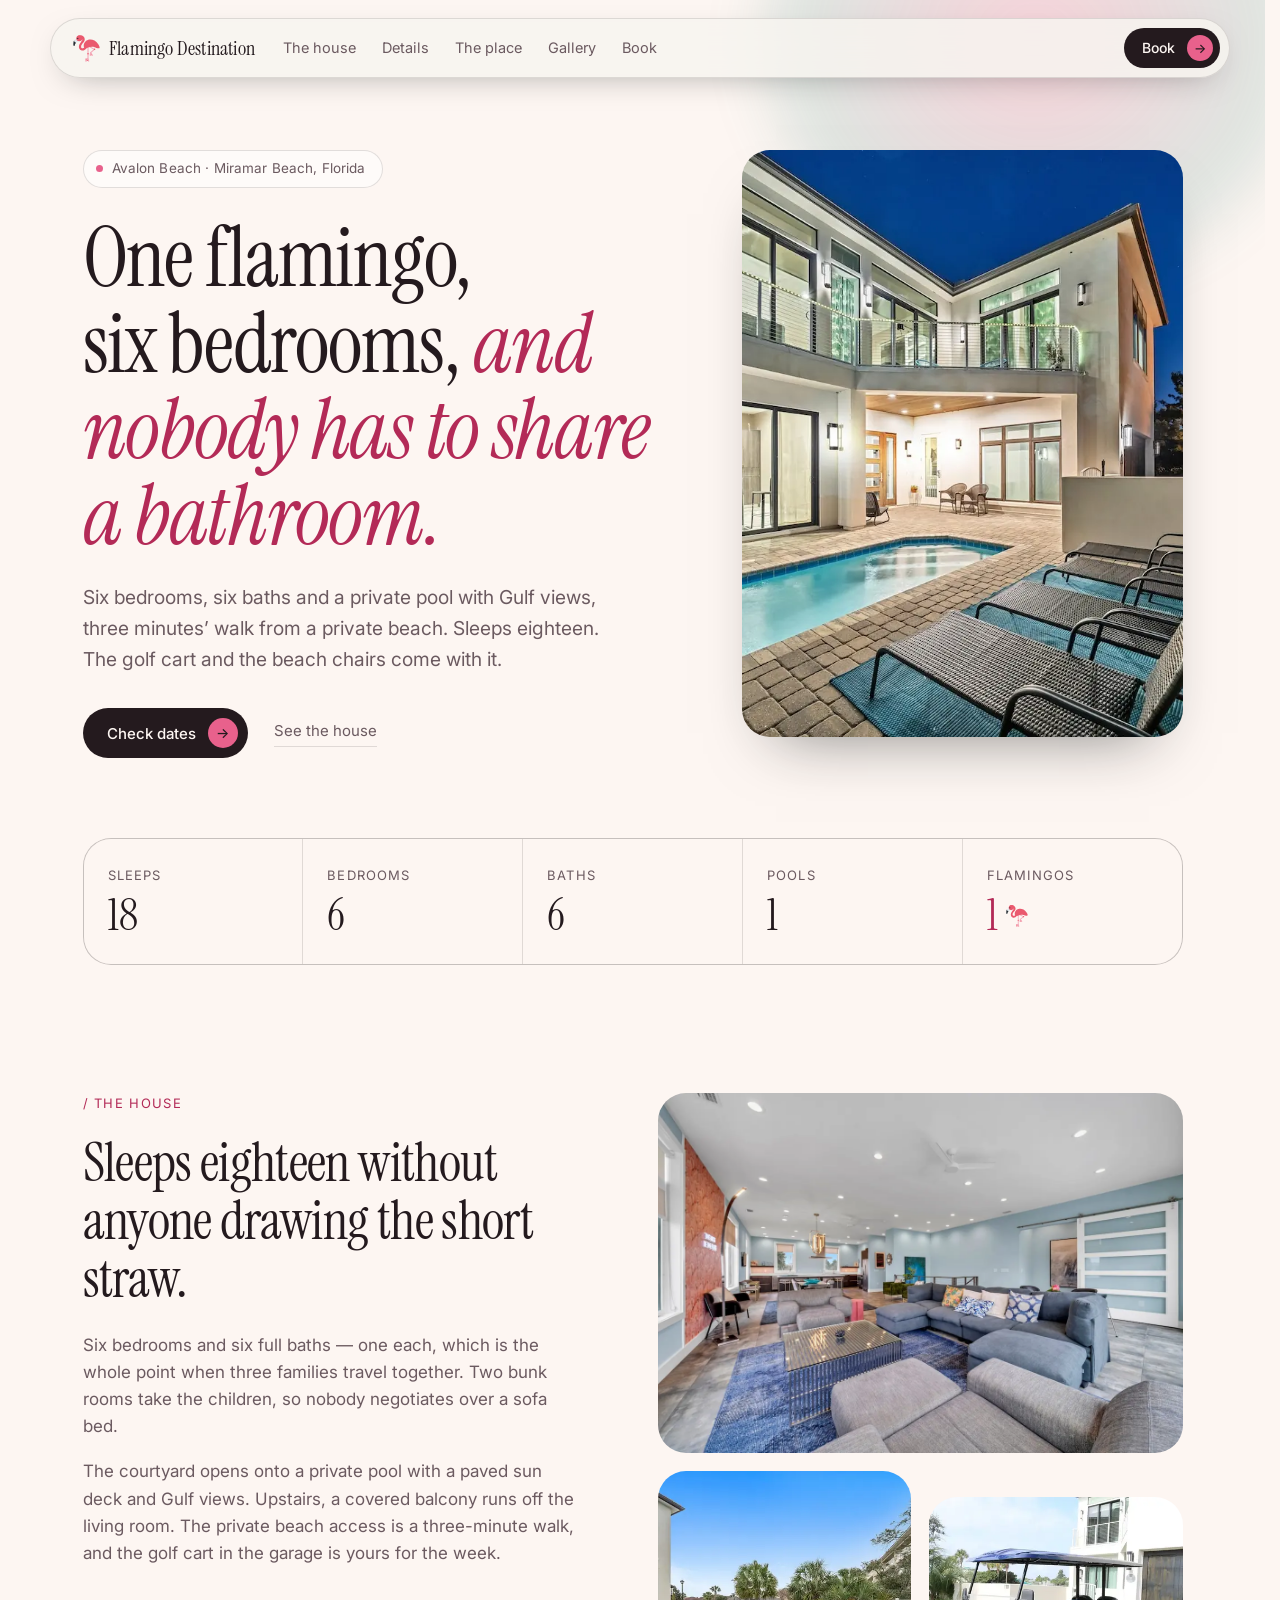
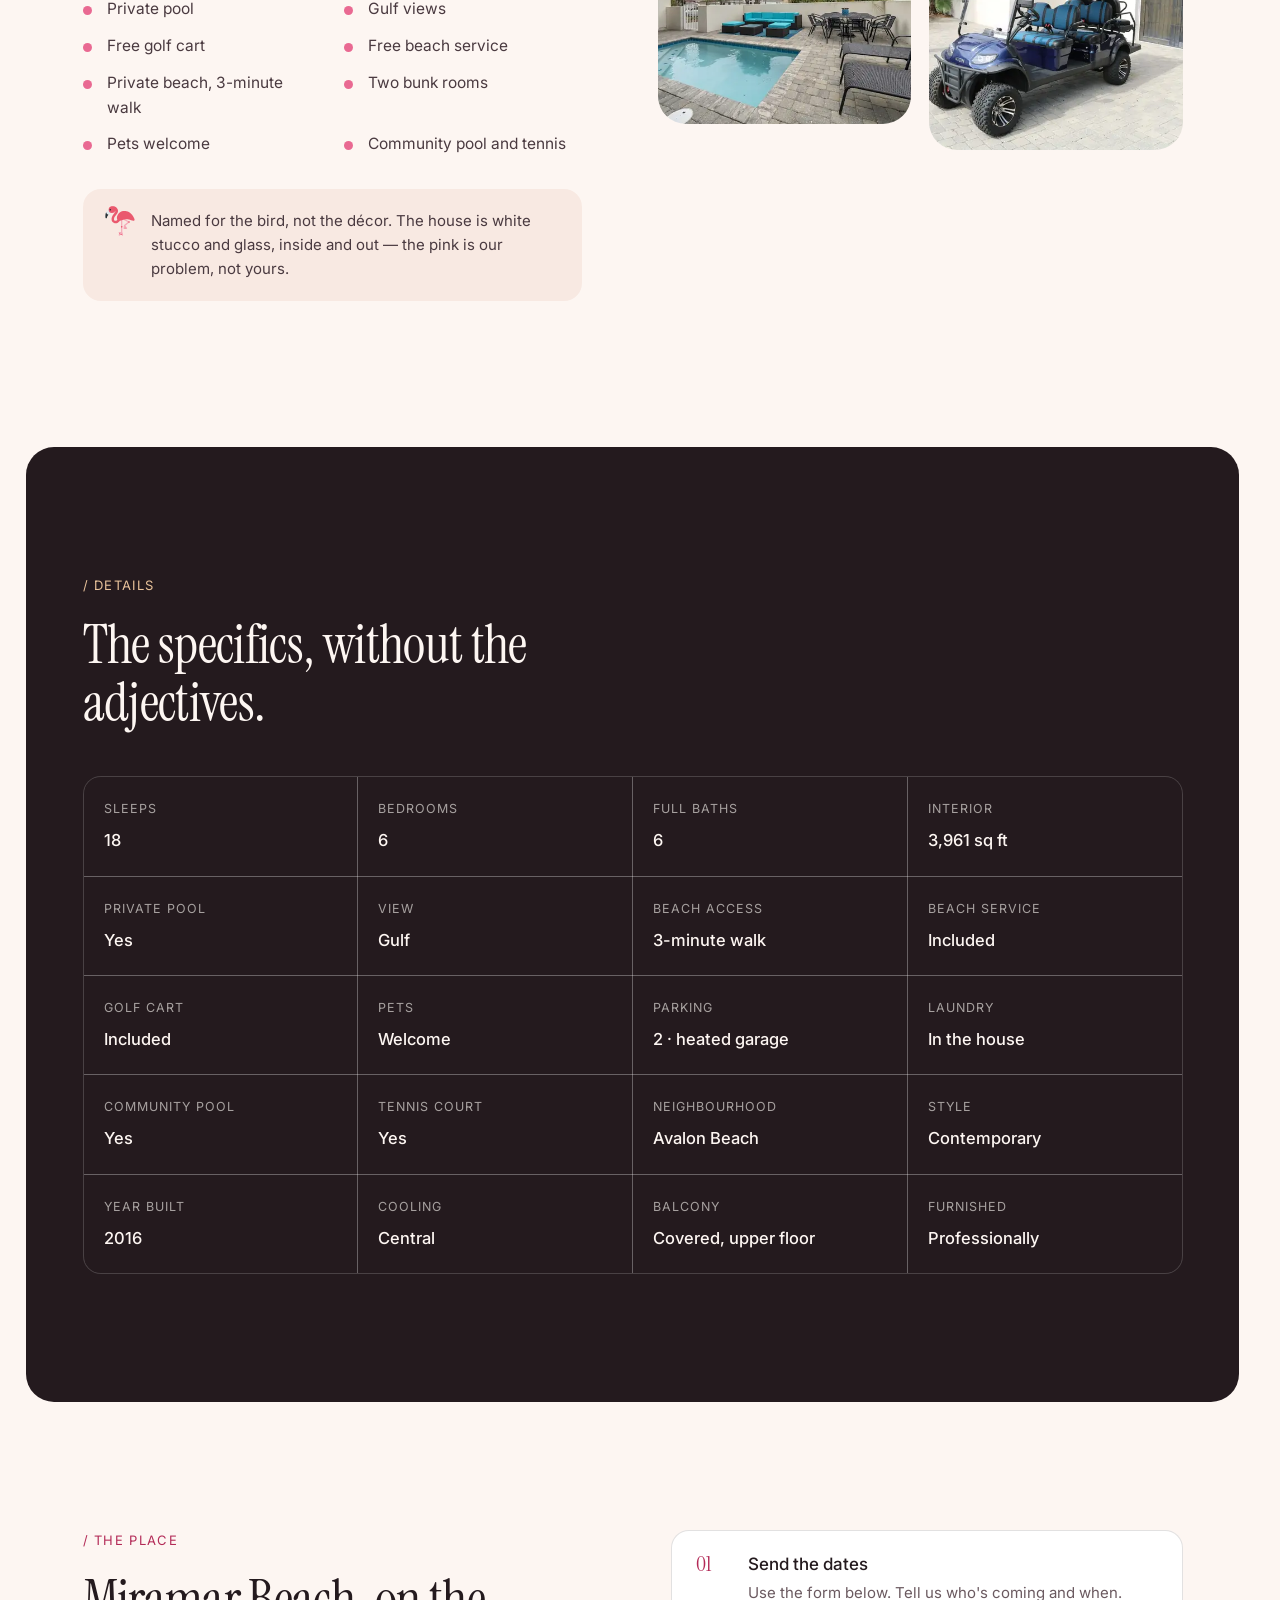
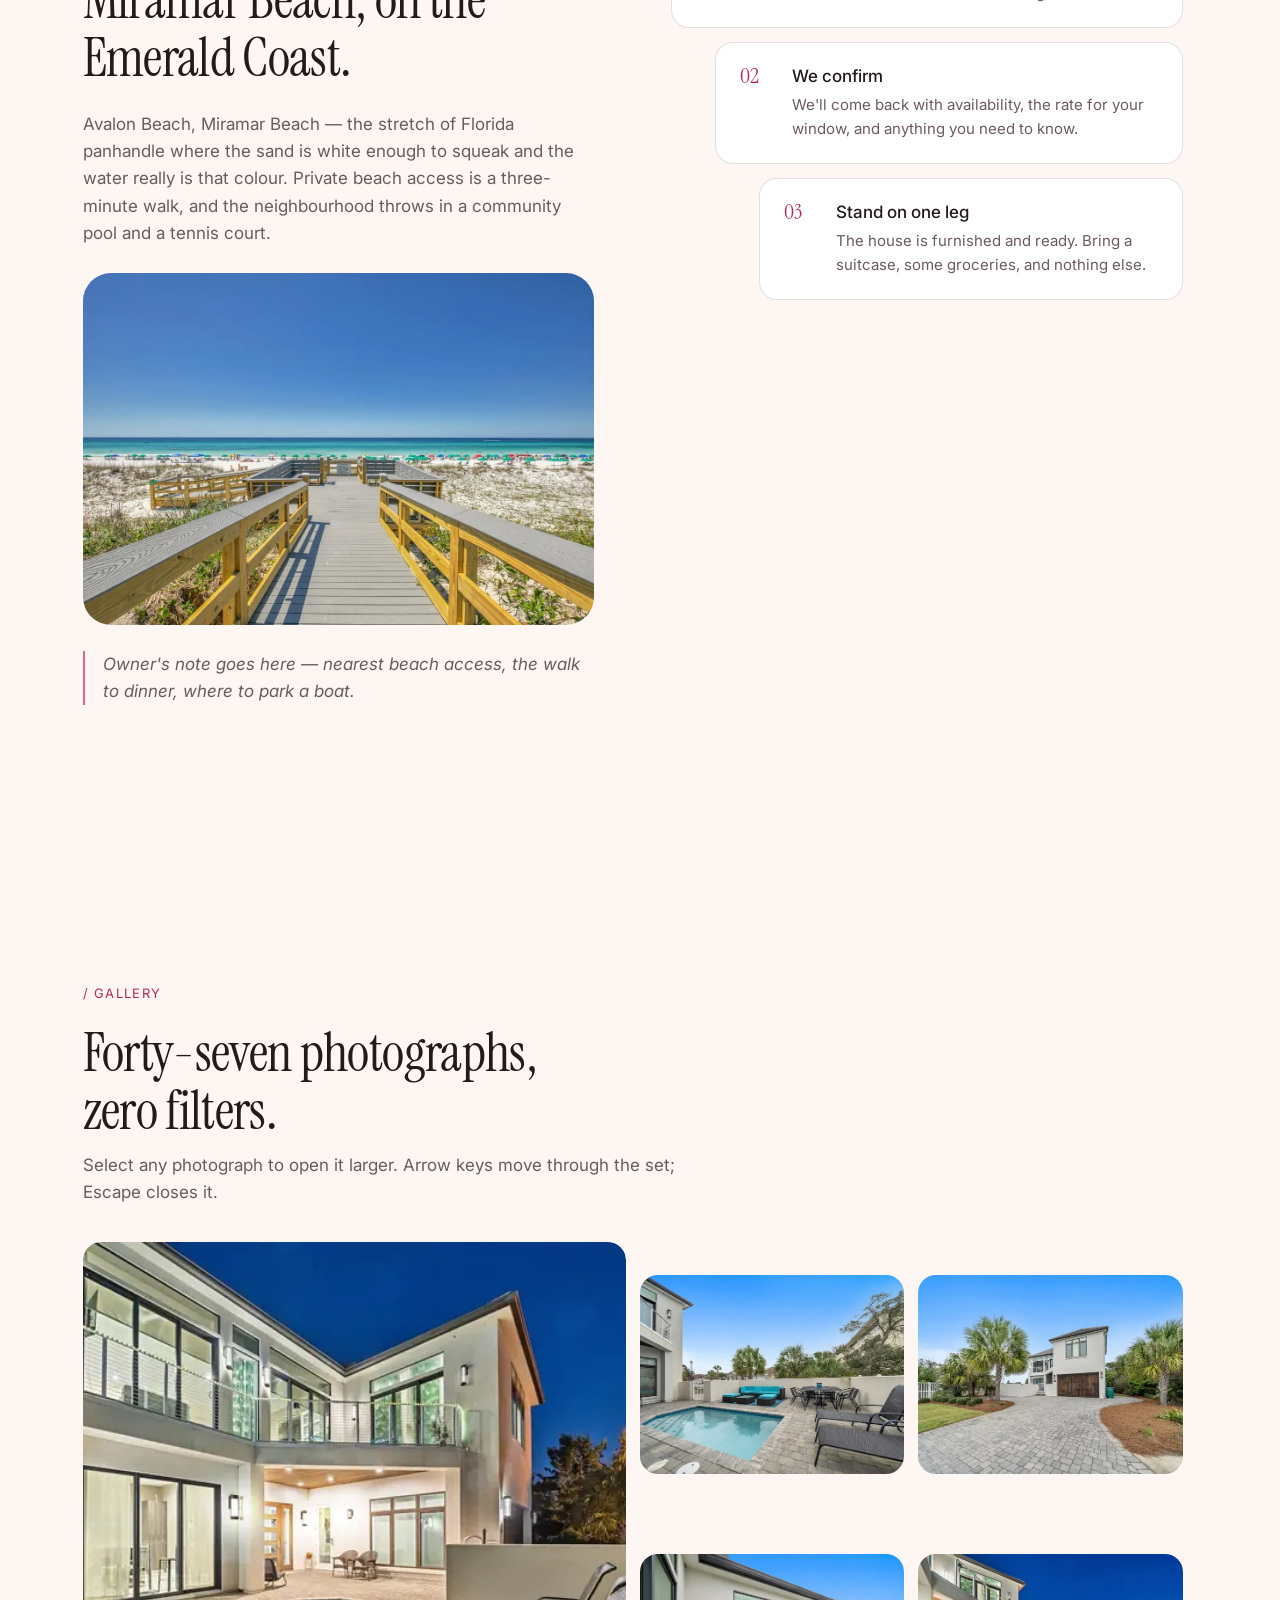
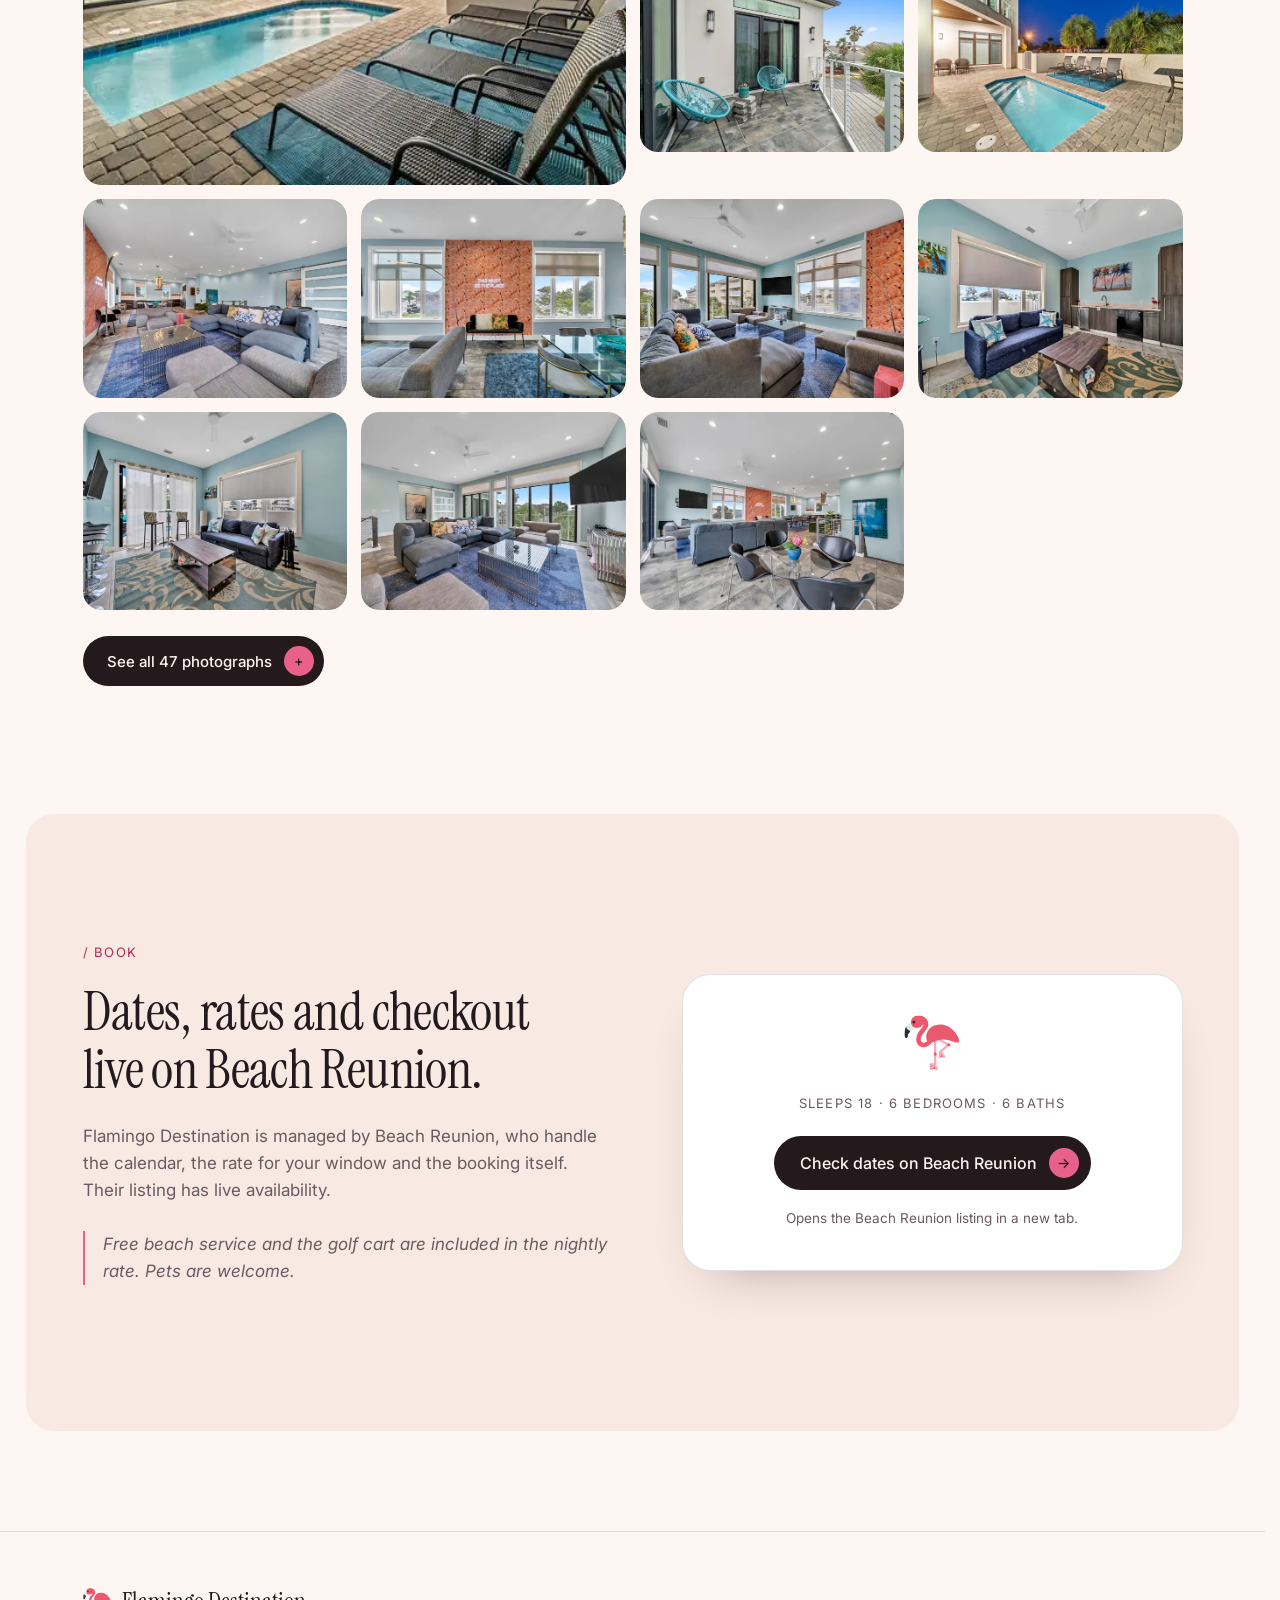
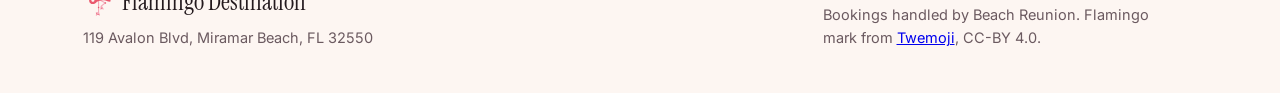
==== index.html @ 8f7d31a8 "Swap to current photos, book via Beach Reunion, smooth the reveal Photos   Replaced the 2020 sale ph" ====
<!DOCTYPE html>
<html lang="en">
<head>
<meta charset="utf-8">
<meta name="viewport" content="width=device-width, initial-scale=1">
<title>Flamingo Destination — Miramar Beach, Florida</title>
<meta name="description" content="Flamingo Destination — a six-bedroom, six-bath house with a private pool, a half mile from the Gulf in Avalon Beach, Miramar Beach, Florida. Sleeps a crowd. Ask about dates.">
<meta property="og:title" content="Flamingo Destination — Miramar Beach, Florida">
<meta property="og:description" content="Six bedrooms, six baths, one pool, one flamingo. A half mile from the Gulf.">
<meta property="og:image" content="assets/photos/full/exterior-pool-aerial.webp">
<meta name="theme-color" content="#fdf6f2">
<meta property="og:type" content="website">
<link rel="preconnect" href="https://fonts.googleapis.com">
<link rel="preconnect" href="https://fonts.gstatic.com" crossorigin>
<link href="https://fonts.googleapis.com/css2?family=Instrument+Serif:ital@0;1&family=Inter:wght@400;500;600&display=swap" rel="stylesheet">
<link rel="icon" href="data:image/svg+xml,%3Csvg xmlns='http://www.w3.org/2000/svg' viewBox='0 0 100 100'%3E%3Ctext y='.9em' font-size='90'%3E%F0%9F%A6%A9%3C/text%3E%3C/svg%3E">
<link rel="stylesheet" href="styles.css?v=3">
</head>
<body>
<a class="skip" href="#main">Skip to content</a>

<svg width="0" height="0" aria-hidden="true" focusable="false" style="position:absolute">
  <!-- Flamingo mark: Twemoji by X/Twitter, CC-BY 4.0 - github.com/jdecked/twemoji -->
  <symbol id="flamingo" viewBox="0 0 36 36"><path fill="#EA596E" d="M22.903 27.55c1.218-.812 2.232-.783 3.073-.058-.435-1.131-2.348-3.624-2.348-3.624l-.725 3.682z"/><path fill="#F4ABBA" d="M22.949 27.679c-.03 0-.06-.002-.091-.006-.401-.05-.686-.415-.637-.816l.426-3.448c.023-.188.117-.358.264-.478l4.448-3.624-7.108-3.833c-.356-.192-.488-.636-.296-.992.193-.356.636-.489.992-.297l8.072 4.353c.214.116.357.332.381.575.023.244-.077.482-.267.636l-5.07 4.13-.39 3.156c-.044.373-.36.644-.724.644z"/><path fill="#E1E8ED" d="M5.38 3.523L1.476 7.427C.5 8.403.5 11.331.5 13.283s1.952 1.952 1.952 0 3.904-4.88 6.832-5.856S5.38 3.523 5.38 3.523z"/><path fill="#292F33" d="M1.476 7.427C.5 8.403.5 11.331.5 13.283s1.952 1.952 1.952 0c0-.671.461-1.456 1.184-2.238 1.383-1.495-2.16-.69-2.16-3.618z"/><path fill="#EA596E" d="M16.598 31.913c.522.87.478 2.283.283 3.087.957-.457 2.435-2.827 2.435-2.827l-2.718-.26z"/><path fill="#EA596E" d="M17.366 35.203c.928-.616 2.595-.573 3.58-.138.986.435-.681-2.529-.681-2.529l-2.435 1.507-.464 1.16z"/><path fill="#F4ABBA" d="M25.877 27.679c-.236 0-.469-.114-.61-.326l-1.952-2.928c-.224-.336-.133-.791.203-1.015.337-.224.791-.133 1.015.203l1.952 2.928c.224.336.133.791-.203 1.015-.125.083-.266.123-.405.123zm-5.857 4.88h-2.928c-.404 0-.732-.328-.732-.732s.328-.732.732-.732h2.196V16.211c0-.404.328-.732.732-.732s.732.328.732.732v15.616c0 .404-.328.732-.732.732z"/><path fill="#F4ABBA" d="M20.996 35.487c-.307 0-.592-.193-.695-.5l-.601-1.804-2.09 2.09c-.286.286-.749.286-1.035 0-.286-.286-.286-.749 0-1.035l2.928-2.928c.18-.18.443-.252.685-.194.247.058.446.24.527.48l.976 2.928c.128.384-.08.798-.463.926-.077.025-.156.037-.232.037z"/><circle fill="#EA596E" cx="8.308" cy="4.499" r="3.904"/><path fill="#EA596E" d="M12.579 20.716c-.573 0-1.14-.098-1.688-.3-2.025-.748-3.217-2.756-3.036-5.115.223-2.908 1.853-4.853 3.164-6.415 1.175-1.402 1.833-2.241 1.696-3.203-.163-1.143-.848-1.673-1.393-1.917-1.068-.477-2.506-.286-3.666.488L6.032 1.817C8.039.479 10.524.201 12.517 1.092c1.697.759 2.826 2.281 3.096 4.176.329 2.303-1.034 3.928-2.351 5.499-1.201 1.433-2.337 2.786-2.488 4.758-.081 1.051.342 1.852 1.131 2.144.858.315 2.341.04 3.68-1.792l2.364 1.727c-1.461 1.997-3.442 3.112-5.37 3.112z"/><path fill="#EA596E" d="M15.14 17.187c-2.166-3.248 0-7.808 2.928-9.76s10.736-2.928 15.616 4.88c5.401 8.641-2.763 4.433-4.88 3.904-7.808-1.952-11.712 3.904-13.664.976z"/><circle fill="#292F33" cx="6.356" cy="4.499" r=".976"/><path fill="#EA596E" d="M9.284 6.451c1.952-.976 4.255-.997 1.327 2.907-1.171 1.562 5.282-4.671 1.957-8.175-.536-.565-4.407-1.087-5.943-.174-.982.584 2.659 5.442 2.659 5.442z"/><circle fill="#EA596E" cx="28.804" cy="19.139" r=".976"/><circle fill="#EA596E" cx="20.02" cy="24.995" r=".976"/></symbol>
</svg>

<header class="nav-wrap">
  <nav class="nav" aria-label="Primary">
    <a class="nav-mark" href="#top">
      <svg class="bird" viewBox="0 0 36 36" aria-hidden="true"><use href="#flamingo"/></svg>
      <span>Flamingo Destination</span>
    </a>
    <ul class="nav-links">
      <li><a href="#house">The house</a></li>
      <li><a href="#details">Details</a></li>
      <li><a href="#place">The place</a></li>
      <li><a href="#gallery">Gallery</a></li>
      <li><a href="#book">Book</a></li>
    </ul>
    <a class="pill-cta pill-cta--sm" href="#book">
      Book <span class="chip" aria-hidden="true">→</span>
    </a>
  </nav>
</header>

<main id="main">
  <span id="top"></span>

  <!-- ── HERO ─────────────────────────────────────────────── -->
  <section class="hero">
    <div class="hero-glow" aria-hidden="true"></div>
    <div class="wrap hero-grid">
      <div class="hero-copy">
        <p class="badge"><span class="dot" aria-hidden="true"></span> Avalon Beach · Miramar Beach, Florida</p>
        <h1>One flamingo, six&nbsp;bedrooms, <em>and nobody has to share a&nbsp;bathroom.</em></h1>
        <p class="lede">Six bedrooms, six baths and a private pool with Gulf views, three minutes’ walk from a private beach. Sleeps eighteen. The golf cart and the beach chairs come with it.</p>
        <div class="hero-actions">
          <a class="pill-cta" href="#book">Check dates <span class="chip" aria-hidden="true">→</span></a>
          <a class="ghost-link" href="#house">See the house</a>
        </div>
      </div>

      <div class="hero-media">
        <img class="hero-img" src="assets/photos/full/pool-house-dusk.webp"
             alt="The private pool lit at dusk, loungers on the paved courtyard and the house glowing behind it."
             width="1200" height="800" fetchpriority="high" decoding="async">
      </div>
    </div>

    <div class="wrap">
      <dl class="stat-strip">
        <div class="stat"><dt>Sleeps</dt><dd data-count="18">18</dd></div>
        <div class="stat"><dt>Bedrooms</dt><dd data-count="6">6</dd></div>
        <div class="stat"><dt>Baths</dt><dd data-count="6">6</dd></div>
        <div class="stat"><dt>Pools</dt><dd data-count="1">1</dd></div>
        <div class="stat stat--pink"><dt>Flamingos</dt><dd>1<svg class="bird bird--stat" viewBox="0 0 36 36" aria-hidden="true"><use href="#flamingo"/></svg></dd></div>
      </dl>
    </div>
  </section>

  <!-- ── THE HOUSE ────────────────────────────────────────── -->
  <section id="house" class="section">
    <div class="wrap house-grid">
      <div class="house-copy">
        <p class="eyebrow">/ The house</p>
        <h2>Sleeps eighteen without anyone drawing the short straw.</h2>
        <p>Six bedrooms and six full baths — one each, which is the whole point when three families travel together. Two bunk rooms take the children, so nobody negotiates over a sofa bed.</p>
        <p>The courtyard opens onto a private pool with a paved sun deck and Gulf views. Upstairs, a covered balcony runs off the living room. The private beach access is a three-minute walk, and the golf cart in the garage is yours for the week.</p>
        <ul class="tick-list">
          <li>Private pool</li>
          <li>Gulf views</li>
          <li>Free golf cart</li>
          <li>Free beach service</li>
          <li>Private beach, 3-minute walk</li>
          <li>Two bunk rooms</li>
          <li>Pets welcome</li>
          <li>Community pool and tennis</li>
        </ul>
        <p class="aside"><svg class="bird bird--aside" viewBox="0 0 36 36" aria-hidden="true"><use href="#flamingo"/></svg>
          <span>Named for the bird, not the décor. The house is white stucco and glass, inside and out — the pink is our problem, not yours.</span></p>
      </div>
      <div class="house-media">
        <img class="ph ph--wide" src="assets/photos/full/living-open.webp" width="1200" height="800" loading="lazy" decoding="async"
             alt="Open-plan living room with sectional sofas, a patterned rug and sliding doors onto the balcony.">
        <img class="ph ph--square" src="assets/photos/thumb/pool-deck-day.webp" width="680" height="453" loading="lazy" decoding="async"
             alt="The private pool in daylight, loungers along the paved courtyard.">
        <img class="ph ph--square" src="assets/photos/thumb/golf-cart.webp" width="680" height="453" loading="lazy" decoding="async"
             alt="The six-seat golf cart that comes with the house, parked on the drive.">
      </div>
    </div>
  </section>

  <!-- ── DETAILS ──────────────────────────────────────────── -->
  <section id="details" class="section section--ink">
    <div class="wrap">
      <p class="eyebrow eyebrow--light">/ Details</p>
      <h2 class="h2-light">The specifics, without the adjectives.</h2>
      <div class="spec-grid">
        <div class="spec"><span>Sleeps</span><strong>18</strong></div>
        <div class="spec"><span>Bedrooms</span><strong>6</strong></div>
        <div class="spec"><span>Full baths</span><strong>6</strong></div>
        <div class="spec"><span>Interior</span><strong>3,961 sq ft</strong></div>
        <div class="spec"><span>Private pool</span><strong>Yes</strong></div>
        <div class="spec"><span>View</span><strong>Gulf</strong></div>
        <div class="spec"><span>Beach access</span><strong>3-minute walk</strong></div>
        <div class="spec"><span>Beach service</span><strong>Included</strong></div>
        <div class="spec"><span>Golf cart</span><strong>Included</strong></div>
        <div class="spec"><span>Pets</span><strong>Welcome</strong></div>
        <div class="spec"><span>Parking</span><strong>2 · heated garage</strong></div>
        <div class="spec"><span>Laundry</span><strong>In the house</strong></div>
        <div class="spec"><span>Community pool</span><strong>Yes</strong></div>
        <div class="spec"><span>Tennis court</span><strong>Yes</strong></div>
        <div class="spec"><span>Neighbourhood</span><strong>Avalon Beach</strong></div>
        <div class="spec"><span>Style</span><strong>Contemporary</strong></div>
        <div class="spec"><span>Year built</span><strong>2016</strong></div>
        <div class="spec"><span>Cooling</span><strong>Central</strong></div>
        <div class="spec"><span>Balcony</span><strong>Covered, upper floor</strong></div>
        <div class="spec"><span>Furnished</span><strong>Professionally</strong></div>
      </div>
    </div>
  </section>

  <!-- ── THE PLACE ────────────────────────────────────────── -->
  <section id="place" class="section">
    <div class="wrap place-grid">
      <div>
        <p class="eyebrow">/ The place</p>
        <h2>Miramar Beach, on the Emerald Coast.</h2>
        <p>Avalon Beach, Miramar Beach — the stretch of Florida panhandle where the sand is white enough to squeak and the water really is that colour. Private beach access is a three-minute walk, and the neighbourhood throws in a community pool and a tennis court.</p>
        <img class="ph ph--wide" src="assets/photos/full/beach-boardwalk.webp" width="1200" height="800" loading="lazy" decoding="async"
             alt="The private boardwalk over the dunes down to the white sand and the Gulf.">
        <p class="note">Owner's note goes here — nearest beach access, the walk to dinner, where to park a boat.</p>
      </div>
      <div class="steps">
        <ol>
          <li><span class="num">01</span><div><h3>Send the dates</h3><p>Use the form below. Tell us who's coming and when.</p></div></li>
          <li><span class="num">02</span><div><h3>We confirm</h3><p>We'll come back with availability, the rate for your window, and anything you need to know.</p></div></li>
          <li><span class="num">03</span><div><h3>Stand on one leg</h3><p>The house is furnished and ready. Bring a suitcase, some groceries, and nothing else.</p></div></li>
        </ol>
      </div>
    </div>
  </section>

  <!-- ── GALLERY ──────────────────────────────────────────── -->
  <section id="gallery" class="section">
    <div class="wrap">
      <p class="eyebrow">/ Gallery</p>
      <h2 class="gallery-head">Forty-seven photographs, zero filters.</h2>
      <p class="gallery-note">Select any photograph to open it larger. Arrow keys move through the set; Escape closes it.</p>
      <div class="gallery">
          <button class="shot" type="button" data-i="0" aria-label="Open photo 1 of 47: The private pool lit at dusk with the house behind it.">
            <img src="assets/photos/thumb/pool-house-dusk.webp" alt="The private pool lit at dusk with the house behind it." width="680" height="453" loading="lazy" decoding="async">
          </button>
          <button class="shot" type="button" data-i="1" aria-label="Open photo 2 of 47: The pool and paved sun deck in daylight, lined with loungers.">
            <img src="assets/photos/thumb/pool-deck-day.webp" alt="The pool and paved sun deck in daylight, lined with loungers." width="680" height="453" loading="lazy" decoding="async">
          </button>
          <button class="shot" type="button" data-i="2" aria-label="Open photo 3 of 47: The front of the house from the paver drive, framed by palms.">
            <img src="assets/photos/thumb/exterior-front.webp" alt="The front of the house from the paver drive, framed by palms." width="680" height="453" loading="lazy" decoding="async">
          </button>
          <button class="shot" type="button" data-i="3" aria-label="Open photo 4 of 47: The upper balcony with cable railing and two turquoise chairs.">
            <img src="assets/photos/thumb/balcony-chairs.webp" alt="The upper balcony with cable railing and two turquoise chairs." width="680" height="453" loading="lazy" decoding="async">
          </button>
          <button class="shot" type="button" data-i="4" aria-label="Open photo 5 of 47: Loungers beside the lit pool as the sky goes blue.">
            <img src="assets/photos/thumb/pool-dusk.webp" alt="Loungers beside the lit pool as the sky goes blue." width="680" height="453" loading="lazy" decoding="async">
          </button>
          <button class="shot" type="button" data-i="5" aria-label="Open photo 6 of 47: Open-plan living room with sectional sofas and a patterned rug.">
            <img src="assets/photos/thumb/living-open.webp" alt="Open-plan living room with sectional sofas and a patterned rug." width="680" height="453" loading="lazy" decoding="async">
          </button>
          <button class="shot" type="button" data-i="6" aria-label="Open photo 7 of 47: Living area with a brick feature wall and wall-mounted television.">
            <img src="assets/photos/thumb/living-fireplace.webp" alt="Living area with a brick feature wall and wall-mounted television." width="680" height="453" loading="lazy" decoding="async">
          </button>
          <button class="shot" type="button" data-i="7" aria-label="Open photo 8 of 47: Sitting area against the brick wall, open to the kitchen.">
            <img src="assets/photos/thumb/living-brick.webp" alt="Sitting area against the brick wall, open to the kitchen." width="680" height="453" loading="lazy" decoding="async">
          </button>
          <button class="shot" type="button" data-i="8" aria-label="Open photo 9 of 47: Second living space with a blue sofa and coastal art.">
            <img src="assets/photos/thumb/living-blue.webp" alt="Second living space with a blue sofa and coastal art." width="680" height="453" loading="lazy" decoding="async">
          </button>
          <button class="shot" type="button" data-i="9" aria-label="Open photo 10 of 47: Living room looking out through sliding doors to the balcony.">
            <img src="assets/photos/thumb/living-balcony.webp" alt="Living room looking out through sliding doors to the balcony." width="680" height="453" loading="lazy" decoding="async">
          </button>
          <button class="shot" type="button" data-i="10" aria-label="Open photo 11 of 47: Lounge seating with the view out over the neighbourhood.">
            <img src="assets/photos/thumb/living-view.webp" alt="Lounge seating with the view out over the neighbourhood." width="680" height="453" loading="lazy" decoding="async">
          </button>
          <button class="shot" type="button" data-i="11" aria-label="Open photo 12 of 47: Living space with orange accents and a glass table.">
            <img src="assets/photos/thumb/living-orange.webp" alt="Living space with orange accents and a glass table." width="680" height="453" loading="lazy" decoding="async">
          </button>
          <button class="shot" data-extra type="button" data-i="12" aria-label="Open photo 13 of 47: The open living and kitchen space seen from the stairs.">
            <img src="assets/photos/thumb/living-overview.webp" alt="The open living and kitchen space seen from the stairs." width="680" height="453" loading="lazy" decoding="async">
          </button>
          <button class="shot" data-extra type="button" data-i="13" aria-label="Open photo 14 of 47: Kitchen island with bar stools and a stainless extractor hood.">
            <img src="assets/photos/thumb/kitchen-island.webp" alt="Kitchen island with bar stools and a stainless extractor hood." width="680" height="453" loading="lazy" decoding="async">
          </button>
          <button class="shot" data-extra type="button" data-i="14" aria-label="Open photo 15 of 47: The long kitchen run with sink, counter and window.">
            <img src="assets/photos/thumb/kitchen-long.webp" alt="The long kitchen run with sink, counter and window." width="680" height="453" loading="lazy" decoding="async">
          </button>
          <button class="shot" data-extra type="button" data-i="15" aria-label="Open photo 16 of 47: Kitchen with white counters, island seating and a television.">
            <img src="assets/photos/thumb/kitchen-white.webp" alt="Kitchen with white counters, island seating and a television." width="680" height="453" loading="lazy" decoding="async">
          </button>
          <button class="shot" data-extra type="button" data-i="16" aria-label="Open photo 17 of 47: Kitchen opening onto the dining area.">
            <img src="assets/photos/thumb/kitchen-dining.webp" alt="Kitchen opening onto the dining area." width="680" height="453" loading="lazy" decoding="async">
          </button>
          <button class="shot" data-extra type="button" data-i="17" aria-label="Open photo 18 of 47: Dining table for ten against the brick wall.">
            <img src="assets/photos/thumb/dining-brick.webp" alt="Dining table for ten against the brick wall." width="680" height="453" loading="lazy" decoding="async">
          </button>
          <button class="shot" data-extra type="button" data-i="18" aria-label="Open photo 19 of 47: A quiet sitting nook with two chairs and a balcony door.">
            <img src="assets/photos/thumb/sitting-nook.webp" alt="A quiet sitting nook with two chairs and a balcony door." width="680" height="453" loading="lazy" decoding="async">
          </button>
          <button class="shot" data-extra type="button" data-i="19" aria-label="Open photo 20 of 47: Bedroom with green palm-print curtains and a wall-mounted television.">
            <img src="assets/photos/thumb/bedroom-palm-01.webp" alt="Bedroom with green palm-print curtains and a wall-mounted television." width="680" height="453" loading="lazy" decoding="async">
          </button>
          <button class="shot" data-extra type="button" data-i="20" aria-label="Open photo 21 of 47: Second bedroom with palm-print curtains and a bright window.">
            <img src="assets/photos/thumb/bedroom-palm-02.webp" alt="Second bedroom with palm-print curtains and a bright window." width="680" height="453" loading="lazy" decoding="async">
          </button>
          <button class="shot" data-extra type="button" data-i="21" aria-label="Open photo 22 of 47: Bedroom with two teal accent chairs by the window.">
            <img src="assets/photos/thumb/bedroom-teal.webp" alt="Bedroom with two teal accent chairs by the window." width="680" height="453" loading="lazy" decoding="async">
          </button>
          <button class="shot" data-extra type="button" data-i="22" aria-label="Open photo 23 of 47: Bedroom with a light blue wall, patterned pillows and a television.">
            <img src="assets/photos/thumb/bedroom-01.webp" alt="Bedroom with a light blue wall, patterned pillows and a television." width="680" height="453" loading="lazy" decoding="async">
          </button>
          <button class="shot" data-extra type="button" data-i="23" aria-label="Open photo 24 of 47: Bedroom with neutral tones, artwork and a bright window.">
            <img src="assets/photos/thumb/bedroom-02.webp" alt="Bedroom with neutral tones, artwork and a bright window." width="680" height="453" loading="lazy" decoding="async">
          </button>
          <button class="shot" data-extra type="button" data-i="24" aria-label="Open photo 25 of 47: Bedroom with a yellow throw and a reading chair.">
            <img src="assets/photos/thumb/bedroom-03.webp" alt="Bedroom with a yellow throw and a reading chair." width="680" height="453" loading="lazy" decoding="async">
          </button>
          <button class="shot" data-extra type="button" data-i="25" aria-label="Open photo 26 of 47: Bedroom in blues with coastal artwork above the bed.">
            <img src="assets/photos/thumb/bedroom-04.webp" alt="Bedroom in blues with coastal artwork above the bed." width="680" height="453" loading="lazy" decoding="async">
          </button>
          <button class="shot" data-extra type="button" data-i="26" aria-label="Open photo 27 of 47: Bedroom with an armchair and a framed print.">
            <img src="assets/photos/thumb/bedroom-05.webp" alt="Bedroom with an armchair and a framed print." width="680" height="453" loading="lazy" decoding="async">
          </button>
          <button class="shot" data-extra type="button" data-i="27" aria-label="Open photo 28 of 47: Bedroom with a wooden bed frame and bedside lamps.">
            <img src="assets/photos/thumb/bedroom-06.webp" alt="Bedroom with a wooden bed frame and bedside lamps." width="680" height="453" loading="lazy" decoding="async">
          </button>
          <button class="shot" data-extra type="button" data-i="28" aria-label="Open photo 29 of 47: Bedroom with a television, blinds and a made bed.">
            <img src="assets/photos/thumb/bedroom-07.webp" alt="Bedroom with a television, blinds and a made bed." width="680" height="453" loading="lazy" decoding="async">
          </button>
          <button class="shot" data-extra type="button" data-i="29" aria-label="Open photo 30 of 47: Bunk room with built-in bunks and a television.">
            <img src="assets/photos/thumb/bunk-room-01.webp" alt="Bunk room with built-in bunks and a television." width="680" height="453" loading="lazy" decoding="async">
          </button>
          <button class="shot" data-extra type="button" data-i="30" aria-label="Open photo 31 of 47: Second bunk room with a ladder and painted artwork.">
            <img src="assets/photos/thumb/bunk-room-02.webp" alt="Second bunk room with a ladder and painted artwork." width="680" height="453" loading="lazy" decoding="async">
          </button>
          <button class="shot" data-extra type="button" data-i="31" aria-label="Open photo 32 of 47: The primary bathroom with dark cabinetry and a large walk-in shower.">
            <img src="assets/photos/thumb/bath-primary.webp" alt="The primary bathroom with dark cabinetry and a large walk-in shower." width="680" height="453" loading="lazy" decoding="async">
          </button>
          <button class="shot" data-extra type="button" data-i="32" aria-label="Open photo 33 of 47: Bathroom with a glass walk-in shower and pebble-tiled floor.">
            <img src="assets/photos/thumb/bath-01.webp" alt="Bathroom with a glass walk-in shower and pebble-tiled floor." width="680" height="453" loading="lazy" decoding="async">
          </button>
          <button class="shot" data-extra type="button" data-i="33" aria-label="Open photo 34 of 47: Bathroom with a double vanity and a wide mirror.">
            <img src="assets/photos/thumb/bath-02.webp" alt="Bathroom with a double vanity and a wide mirror." width="680" height="453" loading="lazy" decoding="async">
          </button>
          <button class="shot" data-extra type="button" data-i="34" aria-label="Open photo 35 of 47: Bathroom with a walk-in shower and single vanity.">
            <img src="assets/photos/thumb/bath-03.webp" alt="Bathroom with a walk-in shower and single vanity." width="680" height="453" loading="lazy" decoding="async">
          </button>
          <button class="shot" data-extra type="button" data-i="35" aria-label="Open photo 36 of 47: Bathroom with a bath, shower screen and vanity.">
            <img src="assets/photos/thumb/bath-04.webp" alt="Bathroom with a bath, shower screen and vanity." width="680" height="453" loading="lazy" decoding="async">
          </button>
          <button class="shot" data-extra type="button" data-i="36" aria-label="Open photo 37 of 47: Bathroom with a glass shower and stone-tiled floor.">
            <img src="assets/photos/thumb/bath-05.webp" alt="Bathroom with a glass shower and stone-tiled floor." width="680" height="453" loading="lazy" decoding="async">
          </button>
          <button class="shot" data-extra type="button" data-i="37" aria-label="Open photo 38 of 47: Bathroom with a shower and pebble-tiled base.">
            <img src="assets/photos/thumb/bath-06.webp" alt="Bathroom with a shower and pebble-tiled base." width="680" height="453" loading="lazy" decoding="async">
          </button>
          <button class="shot" data-extra type="button" data-i="38" aria-label="Open photo 39 of 47: Laundry room with washer, dryer and an ironing board.">
            <img src="assets/photos/thumb/laundry.webp" alt="Laundry room with washer, dryer and an ironing board." width="680" height="453" loading="lazy" decoding="async">
          </button>
          <button class="shot" data-extra type="button" data-i="39" aria-label="Open photo 40 of 47: The six-seat golf cart included with the house.">
            <img src="assets/photos/thumb/golf-cart.webp" alt="The six-seat golf cart included with the house." width="680" height="453" loading="lazy" decoding="async">
          </button>
          <button class="shot" data-extra type="button" data-i="40" aria-label="Open photo 41 of 47: The lawn and planted path at the back of the house.">
            <img src="assets/photos/thumb/lawn-path.webp" alt="The lawn and planted path at the back of the house." width="680" height="453" loading="lazy" decoding="async">
          </button>
          <button class="shot" data-extra type="button" data-i="41" aria-label="Open photo 42 of 47: The private boardwalk over the dunes to the sand.">
            <img src="assets/photos/thumb/beach-boardwalk.webp" alt="The private boardwalk over the dunes to the sand." width="680" height="453" loading="lazy" decoding="async">
          </button>
          <button class="shot" data-extra type="button" data-i="42" aria-label="Open photo 43 of 47: White sand and rows of blue beach umbrellas on the Gulf.">
            <img src="assets/photos/thumb/beach-umbrellas.webp" alt="White sand and rows of blue beach umbrellas on the Gulf." width="680" height="453" loading="lazy" decoding="async">
          </button>
          <button class="shot" data-extra type="button" data-i="43" aria-label="Open photo 44 of 47: The Avalon Beach community pool.">
            <img src="assets/photos/thumb/community-pool-01.webp" alt="The Avalon Beach community pool." width="680" height="453" loading="lazy" decoding="async">
          </button>
          <button class="shot" data-extra type="button" data-i="44" aria-label="Open photo 45 of 47: The community pool from the far end, edged with palms.">
            <img src="assets/photos/thumb/community-pool-02.webp" alt="The community pool from the far end, edged with palms." width="680" height="453" loading="lazy" decoding="async">
          </button>
          <button class="shot" data-extra type="button" data-i="45" aria-label="Open photo 46 of 47: The community tennis and pickleball court.">
            <img src="assets/photos/thumb/tennis-court.webp" alt="The community tennis and pickleball court." width="680" height="453" loading="lazy" decoding="async">
          </button>
          <button class="shot" data-extra type="button" data-i="46" aria-label="Open photo 47 of 47: The Avalon Beach neighbourhood entrance sign.">
            <img src="assets/photos/thumb/avalon-sign.webp" alt="The Avalon Beach neighbourhood entrance sign." width="680" height="453" loading="lazy" decoding="async">
          </button>
      </div>
      <button class="pill-cta pill-cta--more" type="button" id="show-all">
        See all 47 photographs <span class="chip" aria-hidden="true">+</span>
      </button>
    </div>
  </section>

  <div class="lightbox" id="lightbox" role="dialog" aria-modal="true" aria-label="Photograph viewer" hidden>
    <button class="lb-close" type="button" aria-label="Close viewer">&times;</button>
    <button class="lb-prev"  type="button" aria-label="Previous photograph">&#8592;</button>
    <figure class="lb-stage">
      <img id="lb-img" src="" alt="">
      <figcaption id="lb-cap"></figcaption>
    </figure>
    <button class="lb-next"  type="button" aria-label="Next photograph">&#8594;</button>
  </div>

  <!-- ── INQUIRE ──────────────────────────────────────────── -->
  <section id="book" class="section section--form">
    <div class="wrap book-grid">
      <div>
        <p class="eyebrow">/ Book</p>
        <h2>Dates, rates and checkout live on Beach&nbsp;Reunion.</h2>
        <p>Flamingo Destination is managed by Beach Reunion, who handle the calendar, the rate for your window and the booking itself. Their listing has live availability.</p>
        <p class="book-note">Free beach service and the golf cart are included in the nightly rate. Pets are welcome.</p>
      </div>

      <div class="book-card">
        <svg class="bird bird--book" viewBox="0 0 36 36" aria-hidden="true"><use href="#flamingo"/></svg>
        <p class="book-kicker">Sleeps 18 · 6 bedrooms · 6 baths</p>
        <a class="pill-cta pill-cta--book" href="https://www.beachreunion.com/en/properties/68d44c7cdf3a0d00115b0cb9?minOccupancy=1&amp;adults=1" target="_blank" rel="noopener">
          Check dates on Beach Reunion <span class="chip" aria-hidden="true">→</span>
        </a>
        <p class="book-fine">Opens the Beach Reunion listing in a new tab.</p>
      </div>
    </div>
  </section>
</main>

<footer class="footer">
  <div class="wrap footer-grid">
    <div>
      <p class="footer-mark"><svg class="bird bird--foot" viewBox="0 0 36 36" aria-hidden="true"><use href="#flamingo"/></svg> Flamingo Destination</p>
      <p class="footer-addr">119 Avalon Blvd, Miramar Beach, FL 32550</p>
    </div>
    <p class="footer-note">Bookings handled by Beach Reunion. Flamingo mark from <a href="https://github.com/jdecked/twemoji">Twemoji</a>, CC-BY 4.0.</p>
  </div>
</footer>

<script>window.AVALON_PHOTOS=[
  {f:"pool-house-dusk",a:"The private pool lit at dusk with the house behind it."},
  {f:"pool-deck-day",a:"The pool and paved sun deck in daylight, lined with loungers."},
  {f:"exterior-front",a:"The front of the house from the paver drive, framed by palms."},
  {f:"balcony-chairs",a:"The upper balcony with cable railing and two turquoise chairs."},
  {f:"pool-dusk",a:"Loungers beside the lit pool as the sky goes blue."},
  {f:"living-open",a:"Open-plan living room with sectional sofas and a patterned rug."},
  {f:"living-fireplace",a:"Living area with a brick feature wall and wall-mounted television."},
  {f:"living-brick",a:"Sitting area against the brick wall, open to the kitchen."},
  {f:"living-blue",a:"Second living space with a blue sofa and coastal art."},
  {f:"living-balcony",a:"Living room looking out through sliding doors to the balcony."},
  {f:"living-view",a:"Lounge seating with the view out over the neighbourhood."},
  {f:"living-orange",a:"Living space with orange accents and a glass table."},
  {f:"living-overview",a:"The open living and kitchen space seen from the stairs."},
  {f:"kitchen-island",a:"Kitchen island with bar stools and a stainless extractor hood."},
  {f:"kitchen-long",a:"The long kitchen run with sink, counter and window."},
  {f:"kitchen-white",a:"Kitchen with white counters, island seating and a television."},
  {f:"kitchen-dining",a:"Kitchen opening onto the dining area."},
  {f:"dining-brick",a:"Dining table for ten against the brick wall."},
  {f:"sitting-nook",a:"A quiet sitting nook with two chairs and a balcony door."},
  {f:"bedroom-palm-01",a:"Bedroom with green palm-print curtains and a wall-mounted television."},
  {f:"bedroom-palm-02",a:"Second bedroom with palm-print curtains and a bright window."},
  {f:"bedroom-teal",a:"Bedroom with two teal accent chairs by the window."},
  {f:"bedroom-01",a:"Bedroom with a light blue wall, patterned pillows and a television."},
  {f:"bedroom-02",a:"Bedroom with neutral tones, artwork and a bright window."},
  {f:"bedroom-03",a:"Bedroom with a yellow throw and a reading chair."},
  {f:"bedroom-04",a:"Bedroom in blues with coastal artwork above the bed."},
  {f:"bedroom-05",a:"Bedroom with an armchair and a framed print."},
  {f:"bedroom-06",a:"Bedroom with a wooden bed frame and bedside lamps."},
  {f:"bedroom-07",a:"Bedroom with a television, blinds and a made bed."},
  {f:"bunk-room-01",a:"Bunk room with built-in bunks and a television."},
  {f:"bunk-room-02",a:"Second bunk room with a ladder and painted artwork."},
  {f:"bath-primary",a:"The primary bathroom with dark cabinetry and a large walk-in shower."},
  {f:"bath-01",a:"Bathroom with a glass walk-in shower and pebble-tiled floor."},
  {f:"bath-02",a:"Bathroom with a double vanity and a wide mirror."},
  {f:"bath-03",a:"Bathroom with a walk-in shower and single vanity."},
  {f:"bath-04",a:"Bathroom with a bath, shower screen and vanity."},
  {f:"bath-05",a:"Bathroom with a glass shower and stone-tiled floor."},
  {f:"bath-06",a:"Bathroom with a shower and pebble-tiled base."},
  {f:"laundry",a:"Laundry room with washer, dryer and an ironing board."},
  {f:"golf-cart",a:"The six-seat golf cart included with the house."},
  {f:"lawn-path",a:"The lawn and planted path at the back of the house."},
  {f:"beach-boardwalk",a:"The private boardwalk over the dunes to the sand."},
  {f:"beach-umbrellas",a:"White sand and rows of blue beach umbrellas on the Gulf."},
  {f:"community-pool-01",a:"The Avalon Beach community pool."},
  {f:"community-pool-02",a:"The community pool from the far end, edged with palms."},
  {f:"tennis-court",a:"The community tennis and pickleball court."},
  {f:"avalon-sign",a:"The Avalon Beach neighbourhood entrance sign."}
];</script>
<script src="script.js?v=3"></script>
</body>
</html>
---- styles.css ----
/* ── tokens ─────────────────────────────────────────────── */
:root{
  --ink:#241a1e;
  --ink-soft:#4a3a40;
  --paper:#fdf6f2;
  --paper-2:#f8e9e2;
  --flamingo:#e8618c;        /* display + decoration only — 3:1 on paper */
  --flamingo-deep:#b32a57;   /* text-safe accent */
  --lagoon:#12736c;          /* the counterpoint: flamingos stand in teal water */
  --lagoon-deep:#0c534e;
  --sand:#e0b183;
  --sand-light:#e9c39b;
  --muted:#6b5a60;
  --line:rgba(36,26,30,.13);
  --line-light:rgba(255,255,255,.17);
  --r-lg:28px; --r-md:18px; --r-pill:999px;
  --wrap:1180px;
  --serif:"Instrument Serif",Georgia,"Times New Roman",serif;
  --sans:"Inter",-apple-system,BlinkMacSystemFont,"Segoe UI",Helvetica,Arial,sans-serif;
}
*,*::before,*::after{box-sizing:border-box}
html{scroll-behavior:smooth;scrollbar-gutter:stable}  /* keeps the lock/unlock from shifting layout */
@media (prefers-reduced-motion:reduce){html{scroll-behavior:auto}*{animation:none!important;transition:none!important}}
body{margin:0;background:var(--paper);color:var(--ink);font:400 17px/1.6 var(--sans);-webkit-font-smoothing:antialiased}
img{max-width:100%;display:block;border-radius:var(--r-md)}
.wrap{max-width:var(--wrap);margin-inline:auto;padding-inline:clamp(20px,5vw,40px)}
.sr-only{position:absolute;width:1px;height:1px;padding:0;margin:-1px;overflow:hidden;clip:rect(0 0 0 0);white-space:nowrap;border:0}
.skip{position:absolute;left:-9999px;top:12px;z-index:100;background:var(--ink);color:#fff;padding:12px 20px;border-radius:var(--r-pill)}
.skip:focus{left:16px}
:focus-visible{outline:3px solid var(--flamingo-deep);outline-offset:3px;border-radius:6px}

/* ── nav ────────────────────────────────────────────────── */
.nav-wrap{position:fixed;inset:18px 0 auto;z-index:50;pointer-events:none}
.nav{pointer-events:auto;max-width:var(--wrap);margin-inline:auto;display:flex;align-items:center;gap:28px;
  padding:9px 9px 9px 22px;border-radius:var(--r-pill);
  background:rgba(247,244,239,.82);backdrop-filter:blur(14px);
  border:1px solid var(--line);box-shadow:0 10px 34px -18px rgba(20,26,25,.5);
  width:calc(100% - clamp(20px,5vw,40px)*2)}
.nav-mark{display:inline-flex;align-items:center;gap:9px;font:400 20px/1 var(--serif);
  color:var(--ink);text-decoration:none;letter-spacing:.01em;white-space:nowrap}
.bird{width:27px;height:27px;flex:none}

.nav-links{list-style:none;display:flex;gap:26px;margin:0;padding:0;margin-right:auto;font-size:14.5px}
.nav-links a{color:var(--muted);text-decoration:none}
.nav-links a:hover{color:var(--ink)}
@media (max-width:760px){.nav-links{display:none}.nav{gap:0;justify-content:space-between}}
@media (max-width:359px){.nav-mark span{display:none}}
@media (max-width:420px){.nav-mark{font-size:17px}.bird{width:23px;height:23px}}

/* ── pill cta ───────────────────────────────────────────── */
.pill-cta{display:inline-flex;align-items:center;gap:12px;background:var(--ink);color:var(--paper);
  text-decoration:none;border:0;cursor:pointer;font:500 15px/1 var(--sans);
  padding:10px 10px 10px 24px;border-radius:var(--r-pill);transition:background .2s,transform .2s}
.pill-cta:hover{background:var(--flamingo-deep);transform:translateY(-1px)}
.pill-cta .chip{width:30px;height:30px;border-radius:50%;background:var(--flamingo);color:var(--ink);
  display:grid;place-items:center;font-size:14px;transition:transform .2s}
.pill-cta:hover .chip{transform:translateX(3px)}
.pill-cta--sm{font-size:14px;padding:7px 7px 7px 18px}
.pill-cta--sm .chip{width:26px;height:26px;font-size:13px}
.pill-cta--submit{align-self:start;margin-top:6px}
.ghost-link{color:var(--muted);text-decoration:none;border-bottom:1px solid var(--line);padding-bottom:3px;font-size:15px}
.ghost-link:hover{color:var(--ink);border-color:var(--ink)}

/* ── hero ───────────────────────────────────────────────── */
.hero{position:relative;padding:150px 0 0;overflow:hidden}
.hero-glow{position:absolute;top:-320px;right:-180px;width:820px;height:720px;border-radius:50%;
  background:radial-gradient(closest-side,rgba(232,97,140,.24),rgba(18,115,108,.13) 58%,transparent 74%);
  filter:blur(20px);pointer-events:none}
.hero-grid{position:relative;display:grid;grid-template-columns:1.15fr .85fr;gap:clamp(28px,5vw,64px);align-items:end}
.badge{display:inline-flex;align-items:center;gap:9px;margin:0 0 26px;padding:7px 16px 7px 12px;
  border:1px solid var(--line);border-radius:var(--r-pill);background:rgba(255,255,255,.5);
  font-size:13.5px;color:var(--muted);letter-spacing:.01em}
.badge .dot{width:7px;height:7px;border-radius:50%;background:var(--flamingo)}
h1{font:400 clamp(44px,6.6vw,86px)/1.02 var(--serif);margin:0 0 24px;letter-spacing:-.015em;max-width:16ch}
h1 em{font-style:italic;color:var(--flamingo-deep)}
.lede{font-size:clamp(17px,1.5vw,19.5px);color:var(--muted);max-width:46ch;margin:0 0 34px}
.hero-actions{display:flex;align-items:center;gap:26px;flex-wrap:wrap;padding-bottom:8px}
.hero-media{align-self:stretch}
@media (max-width:880px){.hero{padding-top:118px}.hero-grid{grid-template-columns:1fr;gap:34px}.hero-img{aspect-ratio:4/3}.stat-strip{margin-top:44px}}

/* ── photographs ────────────────────────────────────────── */
.hero-img{width:100%;height:auto;object-fit:cover;border-radius:var(--r-lg);
  aspect-ratio:3/4;box-shadow:0 30px 60px -34px rgba(20,26,25,.55)}
.ph{width:100%;height:auto;object-fit:cover;border-radius:var(--r-lg)}
.ph--wide{aspect-ratio:16/11}
.ph--square{aspect-ratio:1/1}

/* ── stat strip ─────────────────────────────────────────── */
.stat-strip{display:grid;grid-template-columns:repeat(5,1fr);gap:1px;margin:72px 0 0;padding:0;
  background:var(--line);border:1px solid var(--line);border-radius:var(--r-lg);overflow:hidden}
.stat{background:var(--paper);padding:26px 24px}
.stat dt{font-size:13px;letter-spacing:.09em;text-transform:uppercase;color:var(--muted);margin:0 0 8px}
.stat dd{margin:0;font:400 clamp(30px,3.4vw,44px)/1 var(--serif);font-variant-numeric:tabular-nums}
.stat--pink dd{color:var(--flamingo-deep);display:flex;align-items:baseline;gap:8px}
.bird--stat{width:22px;height:22px;align-self:center}
@media (max-width:900px){.stat-strip{grid-template-columns:repeat(3,1fr)}}
@media (max-width:560px){.stat-strip{grid-template-columns:repeat(2,1fr)}}

/* ── sections ───────────────────────────────────────────── */
.section{padding:clamp(76px,10vw,132px) 0}
.section p.eyebrow,p.eyebrow,.eyebrow{font-size:13px;letter-spacing:.1em;text-transform:uppercase;color:var(--flamingo-deep);margin:0 0 20px}
.section p.eyebrow--light,p.eyebrow--light,.eyebrow--light{color:var(--sand-light)}
h2{font:400 clamp(32px,4.2vw,54px)/1.08 var(--serif);letter-spacing:-.012em;margin:0 0 24px;max-width:20ch}
h3{font:500 17px/1.3 var(--sans);margin:0 0 6px}
p{margin:0 0 18px}
.section p{color:var(--muted);max-width:56ch}

.house-grid{display:grid;grid-template-columns:1fr 1.05fr;gap:clamp(32px,6vw,80px);align-items:start}
.house-media{display:grid;gap:18px;grid-template-columns:1fr 1fr;align-items:start}
.house-media .ph--wide{grid-column:1/-1}
.house-media .ph--square:last-child{transform:translateY(26px)}
.tick-list{list-style:none;padding:0;margin:30px 0 0;display:grid;grid-template-columns:1fr 1fr;gap:12px 24px}
.tick-list li{position:relative;padding-left:24px;font-size:15.5px;color:var(--ink-soft)}
.tick-list li::before{content:"";position:absolute;left:0;top:9px;width:9px;height:9px;border-radius:50%;
  background:var(--flamingo);opacity:.95}
.section p.aside{display:flex;gap:16px;align-items:flex-start;margin-top:32px;padding:20px 22px;
  background:var(--paper-2);border-radius:var(--r-md);font-size:15px;color:var(--ink-soft);max-width:none}
.bird--aside{width:30px;height:30px;flex:none;margin-top:-3px}
@media (max-width:880px){.house-grid{grid-template-columns:1fr}.house-media .ph--square:last-child{transform:none}}
@media (max-width:520px){.tick-list{grid-template-columns:1fr}}

/* ── ink section ────────────────────────────────────────── */
.section--ink{background:var(--ink);color:var(--paper);border-radius:var(--r-lg);
  margin-inline:clamp(12px,3vw,26px)}
.h2-light{color:var(--paper)}
.spec-grid{display:grid;grid-template-columns:repeat(4,1fr);gap:1px;margin-top:44px;
  background:var(--ink);border:1px solid var(--line-light);border-radius:var(--r-md);overflow:hidden}
.spec{background:var(--ink);box-shadow:0 0 0 1px var(--line-light);padding:22px 20px;display:flex;flex-direction:column;gap:8px}
.spec span{font-size:12.5px;letter-spacing:.08em;text-transform:uppercase;color:rgba(247,244,239,.62)}
.spec strong{font-weight:500;font-size:16.5px;color:var(--paper)}
@media (max-width:900px){.spec-grid{grid-template-columns:repeat(2,1fr)}}

/* ── place / steps ──────────────────────────────────────── */
.place-grid{display:grid;grid-template-columns:1fr 1fr;gap:clamp(32px,6vw,80px);align-items:start}
.section p.note,.place-grid .ph--wide{margin:26px 0 22px}
.section p.note,p.note,.note{font-style:italic;border-left:2px solid var(--flamingo);padding-left:18px}
.steps ol{list-style:none;margin:0;padding:0;display:grid;gap:14px}
.steps li{display:flex;gap:20px;align-items:flex-start;background:#fff;border:1px solid var(--line);
  border-radius:var(--r-md);padding:22px 24px}
.steps li:nth-child(2){margin-left:clamp(0px,4vw,44px)}
.steps li:nth-child(3){margin-left:clamp(0px,8vw,88px)}
.steps .num{font:400 22px/1 var(--serif);color:var(--flamingo-deep);min-width:32px}
.steps p{margin:0;font-size:15px}
@media (max-width:880px){.place-grid{grid-template-columns:1fr}.steps li{margin-left:0!important}}

/* ── gallery ────────────────────────────────────────────── */
.gallery-head{margin-bottom:12px}
.gallery-note{margin-bottom:36px}
.gallery-note code{background:var(--paper-2);padding:2px 7px;border-radius:6px;font-size:14px}
.gallery{display:grid;grid-template-columns:repeat(4,1fr);gap:14px}
.shot{padding:0;border:0;background:none;cursor:pointer;border-radius:var(--r-md);overflow:hidden;
  display:block;line-height:0;transition:transform .22s,box-shadow .22s}
.shot img{width:100%;height:auto;aspect-ratio:4/3;object-fit:cover;display:block;transition:transform .5s}
.shot:hover{box-shadow:0 18px 36px -20px rgba(20,26,25,.55)}
.shot:hover img{transform:scale(1.045)}
.shot:nth-child(1){grid-column:span 2;grid-row:span 2}
.shot:nth-child(1) img{aspect-ratio:1/1}
.shot[data-extra]{display:none}
.gallery.is-open .shot[data-extra]{display:block}
.pill-cta--more{margin-top:26px}
.gallery.is-open+.pill-cta--more{display:none}
@media (max-width:760px){.gallery{grid-template-columns:1fr 1fr;gap:10px}
  .shot:nth-child(1){grid-column:span 2;grid-row:auto}.shot:nth-child(1) img{aspect-ratio:4/3}}

/* ── lightbox ───────────────────────────────────────────── */
.lightbox{position:fixed;inset:0;z-index:80;background:rgba(14,18,17,.94);
  display:grid;grid-template-columns:auto 1fr auto;align-items:center;gap:12px;padding:20px}
.lightbox[hidden]{display:none}
.lb-stage{margin:0;display:grid;justify-items:center;gap:14px;min-width:0}
.lb-stage img{max-width:100%;max-height:78vh;object-fit:contain;border-radius:var(--r-md);background:#000}
.lb-stage figcaption{color:rgba(247,244,239,.8);font-size:14.5px;text-align:center;max-width:62ch}
.lightbox button{background:rgba(247,244,239,.1);color:var(--paper);border:1px solid var(--line-light);
  border-radius:50%;width:46px;height:46px;font-size:19px;cursor:pointer;display:grid;place-items:center}
.lightbox button:hover{background:rgba(247,244,239,.22)}
.lb-close{position:absolute;top:18px;right:18px}
@media (max-width:620px){.lightbox{grid-template-columns:1fr;grid-template-rows:1fr auto;padding:14px}
  .lb-prev{position:absolute;left:12px;top:50%}.lb-next{position:absolute;right:12px;top:50%}}

/* ── form ───────────────────────────────────────────────── */
.section--form{background:var(--paper-2);border-radius:var(--r-lg);margin-inline:clamp(12px,3vw,26px)}
.form-grid{display:grid;grid-template-columns:.85fr 1.15fr;gap:clamp(32px,6vw,80px);align-items:start}
.form{display:grid;gap:18px;background:#fff;border:1px solid var(--line);border-radius:var(--r-lg);padding:clamp(24px,4vw,38px)}
.field{display:grid;gap:7px}
.field label{font-size:14px;font-weight:500;color:var(--ink-soft)}
.field input,.field textarea{font:400 16px/1.5 var(--sans);color:var(--ink);background:var(--paper);
  border:1px solid var(--line);border-radius:12px;padding:12px 14px;width:100%}
.field input:hover,.field textarea:hover{border-color:rgba(20,26,25,.28)}
.field textarea{resize:vertical}
.row{display:grid;grid-template-columns:1fr 1fr .6fr;gap:16px}
@media (max-width:620px){.row{grid-template-columns:1fr}.form-grid{grid-template-columns:1fr}}
.err{margin:0;font-size:13.5px;color:#96351f}
.field input[aria-invalid="true"],.field textarea[aria-invalid="true"]{border-color:#96351f}
.hp{position:absolute;left:-9999px;width:1px;height:1px;overflow:hidden}
.status{margin:0;font-size:14.5px;color:var(--lagoon-deep);min-height:1.2em}
.status[data-state="error"]{color:#96351f}

/* ── footer ─────────────────────────────────────────────── */
.footer{padding:56px 0 44px;border-top:1px solid var(--line);margin-top:clamp(60px,8vw,100px)}
.footer-grid{display:flex;justify-content:space-between;gap:24px;flex-wrap:wrap;align-items:end}
.footer-mark{display:flex;align-items:center;gap:11px;font:400 25px/1 var(--serif);margin:0 0 10px}
.bird--foot{width:28px;height:28px}
.footer-addr,.footer-note{font-size:14.5px;color:var(--muted);margin:0;max-width:40ch}

/* ── intro curtain ──────────────────────────────────────── */
.curtain{position:fixed;inset:0;z-index:200;background:var(--paper);overflow:hidden;
  contain:strict;pointer-events:none}
.curtain-bit{position:absolute;margin:-14vmin 0 0 -19vmin;transform:rotate(var(--rot));transform-origin:50% 40%;
  will-change:transform,opacity;
  transition-property:transform,opacity;
  transition-duration:1.45s,.45s;
  transition-timing-function:cubic-bezier(.32,.02,.5,1),ease-in;
  /* opacity holds until the fall is well under way, so the drop is visible */
  transition-delay:var(--d,0ms),calc(var(--d,0ms) + 780ms)}
.curtain-bit svg{width:100%;height:auto;display:block}
.curtain-bit.is-bird{z-index:2;filter:drop-shadow(0 6px 14px rgba(36,26,30,.22))}
.curtain.is-out .curtain-bit{
  transform:translate3d(var(--dx),118vh,0) rotate(calc(var(--rot) + var(--dr)));opacity:0}
.curtain.is-fast .curtain-bit{transition-duration:.6s,.32s;transition-delay:0ms,.24s}
@media (prefers-reduced-motion:reduce){.curtain{display:none}}


/* ── page reveal, timed against the falling leaves ──────── */
.pre-reveal .hero-copy > *,
.pre-reveal .hero-media,
.pre-reveal .stat-strip,
.pre-reveal .nav{opacity:0;transform:translateY(22px)}
.pre-reveal .nav{transform:translateY(-16px)}

.revealing .hero-copy > *,
.revealing .hero-media,
.revealing .stat-strip,
.revealing .nav{opacity:1;transform:none;
  transition:opacity .85s ease, transform .95s cubic-bezier(.16,.72,.24,1)}
.revealing .nav{transition-duration:.7s,.8s}
.revealing .hero-copy > .badge      {transition-delay:.06s}
.revealing .hero-copy > h1          {transition-delay:.13s}
.revealing .hero-copy > .lede       {transition-delay:.21s}
.revealing .hero-copy > .hero-actions{transition-delay:.28s}
.revealing .hero-media              {transition-delay:.10s}
.revealing .stat-strip              {transition-delay:.34s}
@media (prefers-reduced-motion:reduce){
  .pre-reveal .hero-copy > *,.pre-reveal .hero-media,
  .pre-reveal .stat-strip,.pre-reveal .nav{opacity:1;transform:none}
}

/* ── booking card ───────────────────────────────────────── */
.book-grid{display:grid;grid-template-columns:1fr .95fr;gap:clamp(32px,6vw,72px);align-items:center}
.book-card{background:#fff;border:1px solid var(--line);border-radius:var(--r-lg);
  padding:clamp(28px,4vw,40px);text-align:center;box-shadow:0 24px 50px -34px rgba(36,26,30,.45)}
.bird--book{width:56px;height:56px;margin:0 auto 14px}
.book-kicker{font-size:13px;letter-spacing:.09em;text-transform:uppercase;color:var(--muted);margin:0 0 22px}
.pill-cta--book{font-size:16px;padding:12px 12px 12px 26px}
.book-fine{font-size:13.5px;color:var(--muted);margin:18px 0 0}
.section p.book-note{font-style:italic;border-left:2px solid var(--flamingo);padding-left:18px;margin-top:26px}
@media (max-width:820px){.book-grid{grid-template-columns:1fr}}
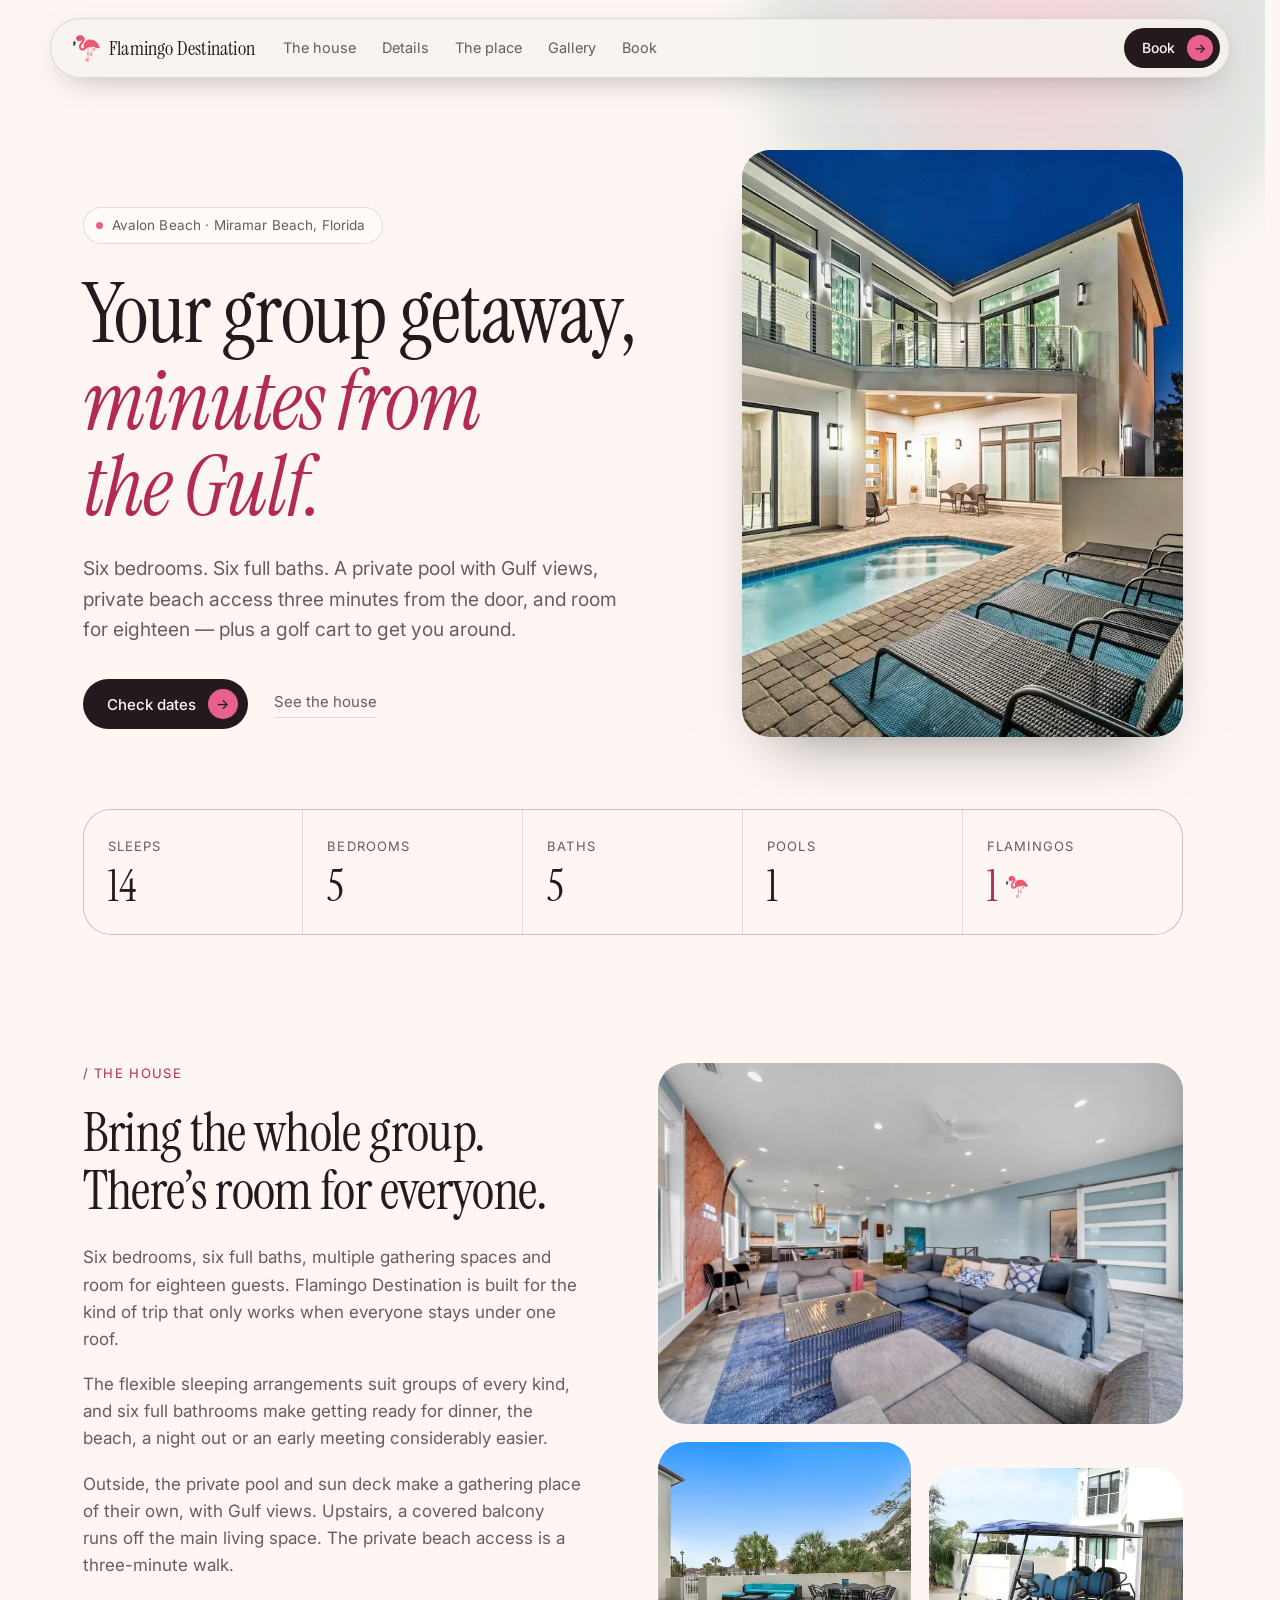
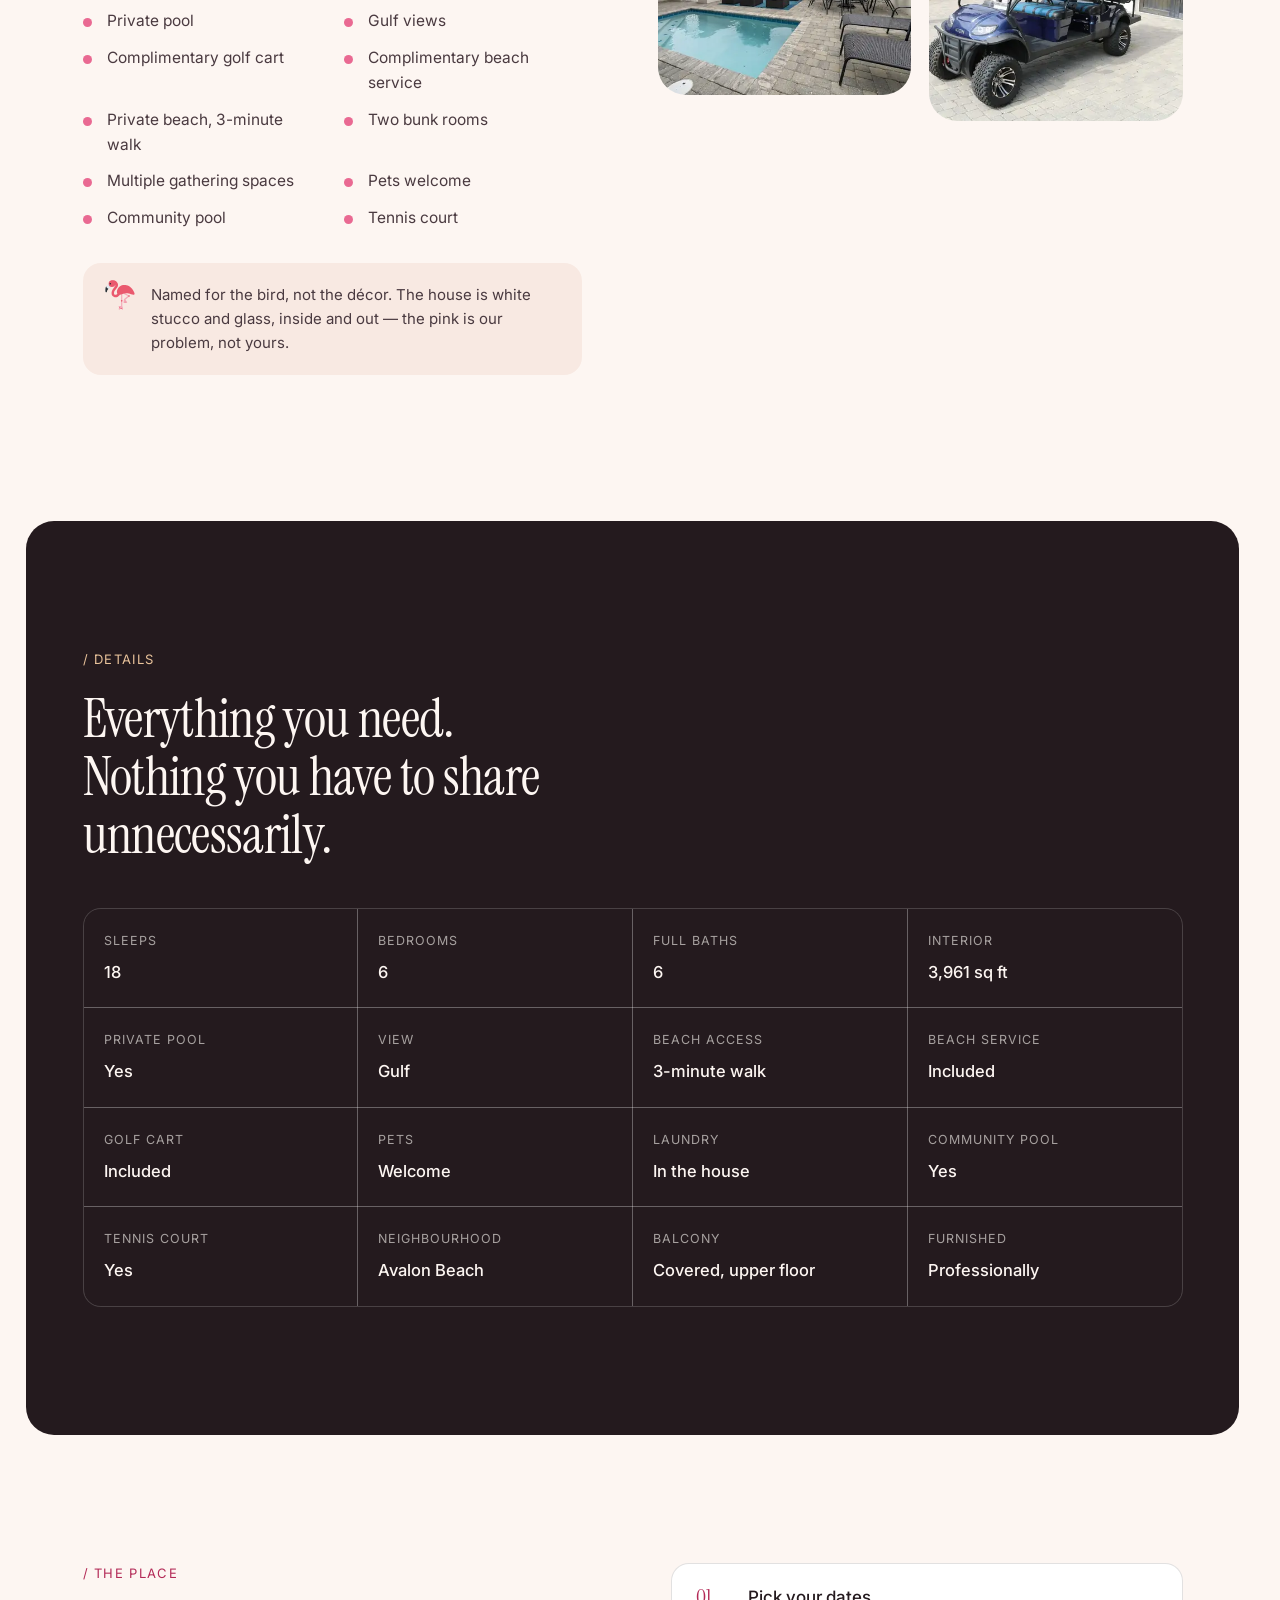
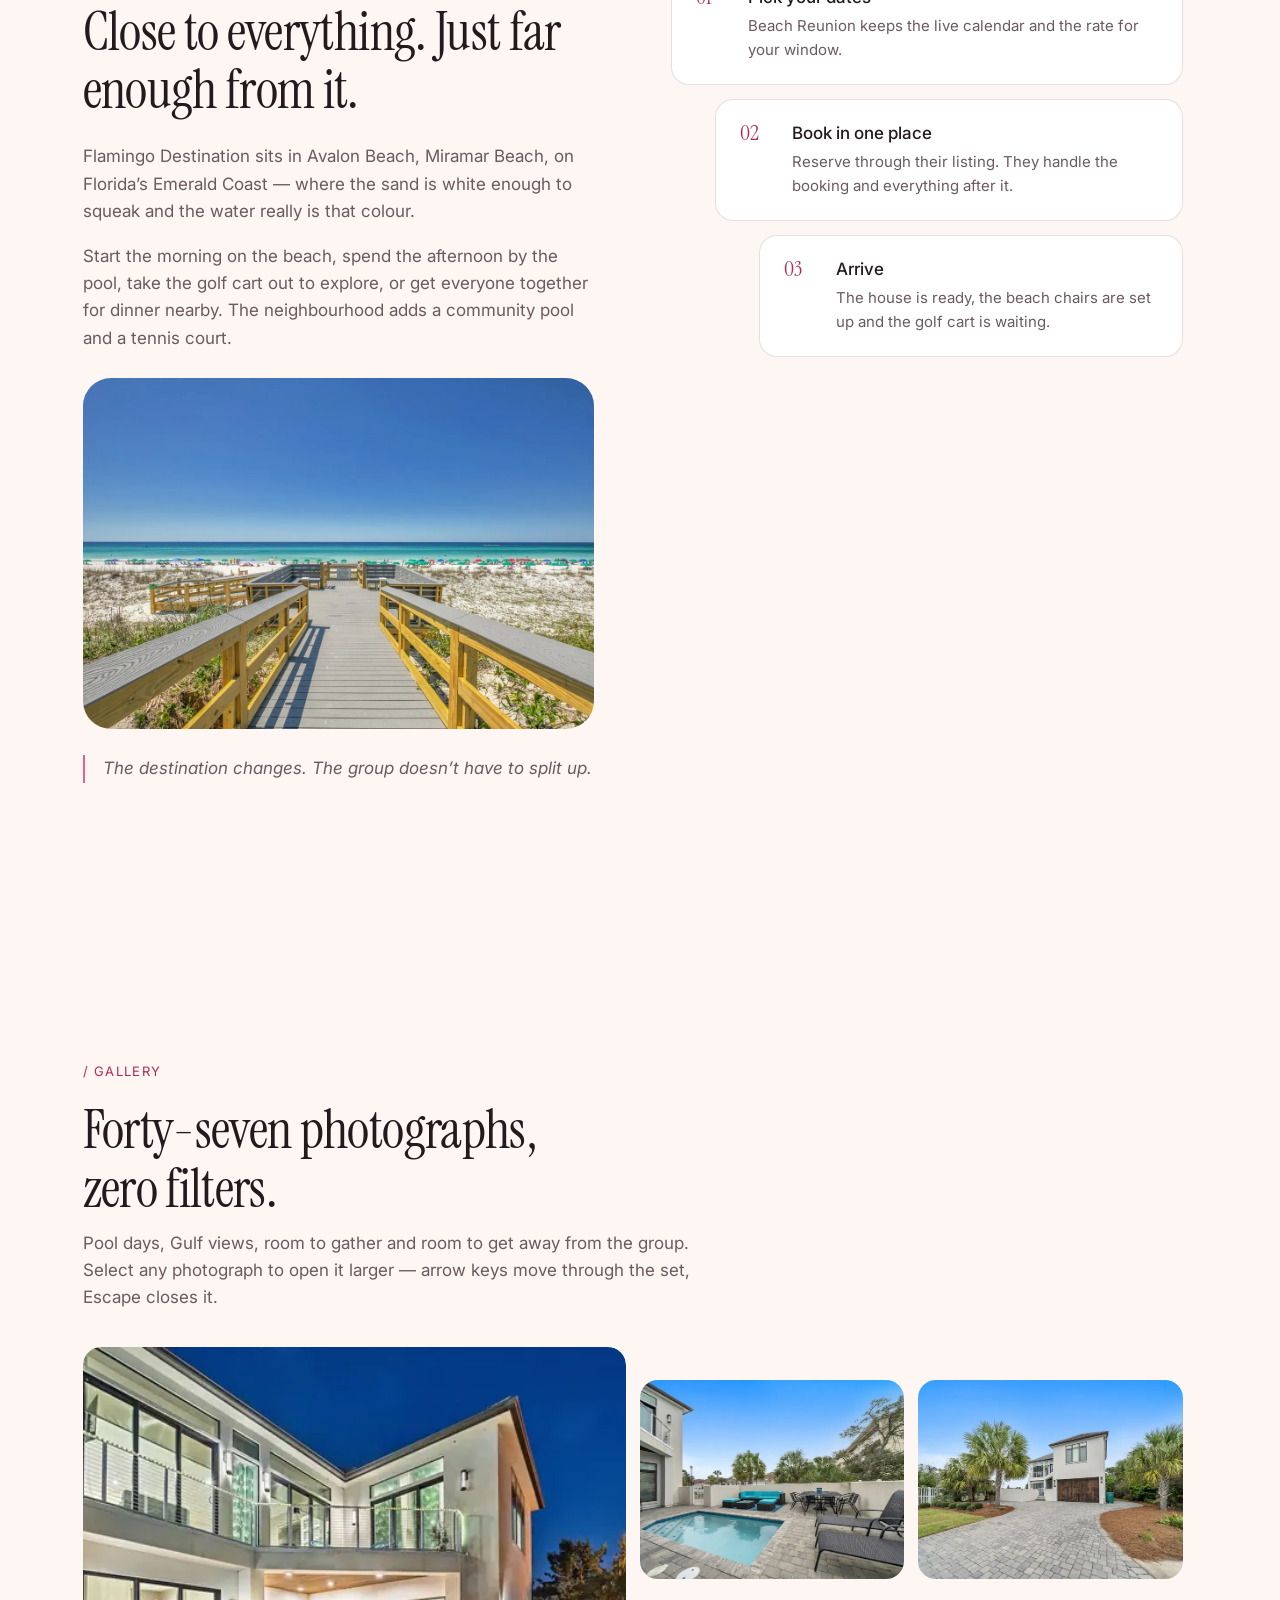
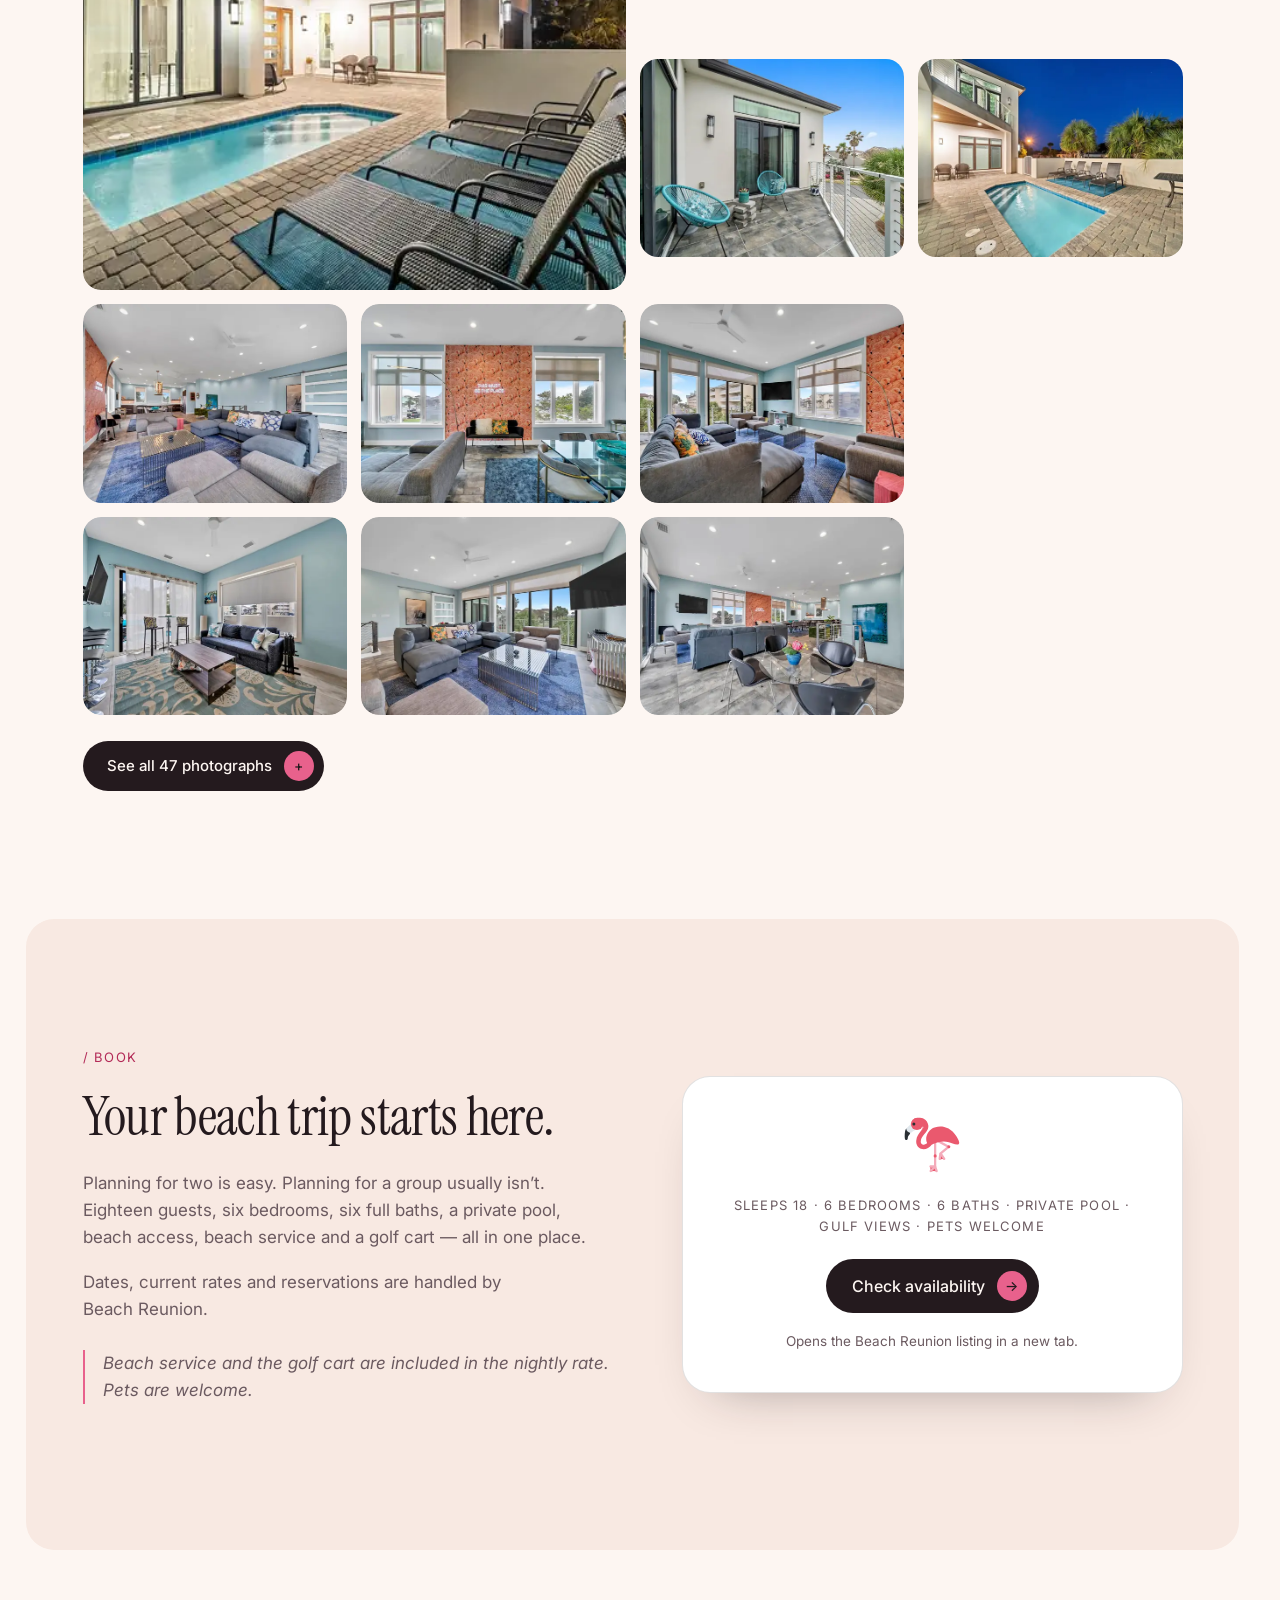
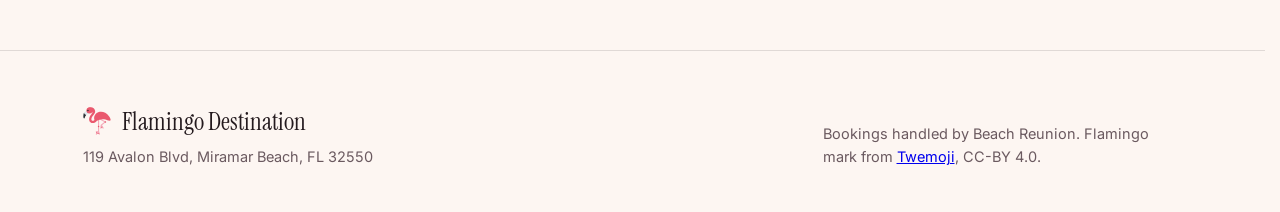
==== commit 8c8230eb: "Rewrite the copy so it stops excluding most of the market The old copy quietly narrowed the audience" ====
--- a/index.html
+++ b/index.html
@@ -14,7 +14,7 @@
 <link rel="preconnect" href="https://fonts.gstatic.com" crossorigin>
 <link href="https://fonts.googleapis.com/css2?family=Instrument+Serif:ital@0;1&family=Inter:wght@400;500;600&display=swap" rel="stylesheet">
 <link rel="icon" href="data:image/svg+xml,%3Csvg xmlns='http://www.w3.org/2000/svg' viewBox='0 0 100 100'%3E%3Ctext y='.9em' font-size='90'%3E%F0%9F%A6%A9%3C/text%3E%3C/svg%3E">
-<link rel="stylesheet" href="styles.css?v=3">
+<link rel="stylesheet" href="styles.css?v=4">
 </head>
 <body>
 <a class="skip" href="#main">Skip to content</a>
@@ -52,8 +52,8 @@
     <div class="wrap hero-grid">
       <div class="hero-copy">
         <p class="badge"><span class="dot" aria-hidden="true"></span> Avalon Beach · Miramar Beach, Florida</p>
-        <h1>One flamingo, six&nbsp;bedrooms, <em>and nobody has to share a&nbsp;bathroom.</em></h1>
-        <p class="lede">Six bedrooms, six baths and a private pool with Gulf views, three minutes’ walk from a private beach. Sleeps eighteen. The golf cart and the beach chairs come with it.</p>
+        <h1>Your group getaway, <em>minutes from the&nbsp;Gulf.</em></h1>
+        <p class="lede">Six bedrooms. Six full baths. A private pool with Gulf views, private beach access three minutes from the door, and room for eighteen — plus a golf cart to get you around.</p>
         <div class="hero-actions">
           <a class="pill-cta" href="#book">Check dates <span class="chip" aria-hidden="true">→</span></a>
           <a class="ghost-link" href="#house">See the house</a>
@@ -83,18 +83,21 @@
     <div class="wrap house-grid">
       <div class="house-copy">
         <p class="eyebrow">/ The house</p>
-        <h2>Sleeps eighteen without anyone drawing the short straw.</h2>
-        <p>Six bedrooms and six full baths — one each, which is the whole point when three families travel together. Two bunk rooms take the children, so nobody negotiates over a sofa bed.</p>
-        <p>The courtyard opens onto a private pool with a paved sun deck and Gulf views. Upstairs, a covered balcony runs off the living room. The private beach access is a three-minute walk, and the golf cart in the garage is yours for the week.</p>
+        <h2>Bring the whole group. There’s room for everyone.</h2>
+        <p>Six bedrooms, six full baths, multiple gathering spaces and room for eighteen guests. Flamingo Destination is built for the kind of trip that only works when everyone stays under one roof.</p>
+        <p>The flexible sleeping arrangements suit groups of every kind, and six full bathrooms make getting ready for dinner, the beach, a night out or an early meeting considerably easier.</p>
+        <p>Outside, the private pool and sun deck make a gathering place of their own, with Gulf views. Upstairs, a covered balcony runs off the main living space. The private beach access is a three-minute walk.</p>
         <ul class="tick-list">
           <li>Private pool</li>
           <li>Gulf views</li>
-          <li>Free golf cart</li>
-          <li>Free beach service</li>
+          <li>Complimentary golf cart</li>
+          <li>Complimentary beach service</li>
           <li>Private beach, 3-minute walk</li>
           <li>Two bunk rooms</li>
+          <li>Multiple gathering spaces</li>
           <li>Pets welcome</li>
-          <li>Community pool and tennis</li>
+          <li>Community pool</li>
+          <li>Tennis court</li>
         </ul>
         <p class="aside"><svg class="bird bird--aside" viewBox="0 0 36 36" aria-hidden="true"><use href="#flamingo"/></svg>
           <span>Named for the bird, not the décor. The house is white stucco and glass, inside and out — the pink is our problem, not yours.</span></p>
@@ -114,7 +117,7 @@
   <section id="details" class="section section--ink">
     <div class="wrap">
       <p class="eyebrow eyebrow--light">/ Details</p>
-      <h2 class="h2-light">The specifics, without the adjectives.</h2>
+      <h2 class="h2-light">Everything you need. Nothing you have to share unnecessarily.</h2>
       <div class="spec-grid">
         <div class="spec"><span>Sleeps</span><strong>18</strong></div>
         <div class="spec"><span>Bedrooms</span><strong>6</strong></div>
@@ -126,14 +129,10 @@
         <div class="spec"><span>Beach service</span><strong>Included</strong></div>
         <div class="spec"><span>Golf cart</span><strong>Included</strong></div>
         <div class="spec"><span>Pets</span><strong>Welcome</strong></div>
-        <div class="spec"><span>Parking</span><strong>2 · heated garage</strong></div>
         <div class="spec"><span>Laundry</span><strong>In the house</strong></div>
         <div class="spec"><span>Community pool</span><strong>Yes</strong></div>
         <div class="spec"><span>Tennis court</span><strong>Yes</strong></div>
         <div class="spec"><span>Neighbourhood</span><strong>Avalon Beach</strong></div>
-        <div class="spec"><span>Style</span><strong>Contemporary</strong></div>
-        <div class="spec"><span>Year built</span><strong>2016</strong></div>
-        <div class="spec"><span>Cooling</span><strong>Central</strong></div>
         <div class="spec"><span>Balcony</span><strong>Covered, upper floor</strong></div>
         <div class="spec"><span>Furnished</span><strong>Professionally</strong></div>
       </div>
@@ -145,17 +144,18 @@
     <div class="wrap place-grid">
       <div>
         <p class="eyebrow">/ The place</p>
-        <h2>Miramar Beach, on the Emerald Coast.</h2>
-        <p>Avalon Beach, Miramar Beach — the stretch of Florida panhandle where the sand is white enough to squeak and the water really is that colour. Private beach access is a three-minute walk, and the neighbourhood throws in a community pool and a tennis court.</p>
+        <h2>Close to everything. Just far enough from it.</h2>
+        <p>Flamingo Destination sits in Avalon Beach, Miramar Beach, on Florida’s Emerald Coast — where the sand is white enough to squeak and the water really is that colour.</p>
+        <p>Start the morning on the beach, spend the afternoon by the pool, take the golf cart out to explore, or get everyone together for dinner nearby. The neighbourhood adds a community pool and a tennis court.</p>
         <img class="ph ph--wide" src="assets/photos/full/beach-boardwalk.webp" width="1200" height="800" loading="lazy" decoding="async"
              alt="The private boardwalk over the dunes down to the white sand and the Gulf.">
-        <p class="note">Owner's note goes here — nearest beach access, the walk to dinner, where to park a boat.</p>
+        <p class="note">The destination changes. The group doesn’t have to split up.</p>
       </div>
       <div class="steps">
         <ol>
-          <li><span class="num">01</span><div><h3>Send the dates</h3><p>Use the form below. Tell us who's coming and when.</p></div></li>
-          <li><span class="num">02</span><div><h3>We confirm</h3><p>We'll come back with availability, the rate for your window, and anything you need to know.</p></div></li>
-          <li><span class="num">03</span><div><h3>Stand on one leg</h3><p>The house is furnished and ready. Bring a suitcase, some groceries, and nothing else.</p></div></li>
+          <li><span class="num">01</span><div><h3>Pick your dates</h3><p>Beach Reunion keeps the live calendar and the rate for your window.</p></div></li>
+          <li><span class="num">02</span><div><h3>Book in one place</h3><p>Reserve through their listing. They handle the booking and everything after it.</p></div></li>
+          <li><span class="num">03</span><div><h3>Arrive</h3><p>The house is ready, the beach chairs are set up and the golf cart is waiting.</p></div></li>
         </ol>
       </div>
     </div>
@@ -166,7 +166,7 @@
     <div class="wrap">
       <p class="eyebrow">/ Gallery</p>
       <h2 class="gallery-head">Forty-seven photographs, zero filters.</h2>
-      <p class="gallery-note">Select any photograph to open it larger. Arrow keys move through the set; Escape closes it.</p>
+      <p class="gallery-note">Pool days, Gulf views, room to gather and room to get away from the group. Select any photograph to open it larger — arrow keys move through the set, Escape closes it.</p>
       <div class="gallery">
           <button class="shot" type="button" data-i="0" aria-label="Open photo 1 of 47: The private pool lit at dusk with the house behind it.">
             <img src="assets/photos/thumb/pool-house-dusk.webp" alt="The private pool lit at dusk with the house behind it." width="680" height="453" loading="lazy" decoding="async">
@@ -331,16 +331,17 @@
     <div class="wrap book-grid">
       <div>
         <p class="eyebrow">/ Book</p>
-        <h2>Dates, rates and checkout live on Beach&nbsp;Reunion.</h2>
-        <p>Flamingo Destination is managed by Beach Reunion, who handle the calendar, the rate for your window and the booking itself. Their listing has live availability.</p>
-        <p class="book-note">Free beach service and the golf cart are included in the nightly rate. Pets are welcome.</p>
+        <h2>Your beach trip starts here.</h2>
+        <p>Planning for two is easy. Planning for a group usually isn’t. Eighteen guests, six bedrooms, six full baths, a private pool, beach access, beach service and a golf cart — all in one place.</p>
+        <p>Dates, current rates and reservations are handled by Beach&nbsp;Reunion.</p>
+        <p class="book-note">Beach service and the golf cart are included in the nightly rate. Pets are welcome.</p>
       </div>
 
       <div class="book-card">
         <svg class="bird bird--book" viewBox="0 0 36 36" aria-hidden="true"><use href="#flamingo"/></svg>
-        <p class="book-kicker">Sleeps 18 · 6 bedrooms · 6 baths</p>
+        <p class="book-kicker">Sleeps&nbsp;18 · 6&nbsp;bedrooms · 6&nbsp;baths · Private&nbsp;pool · Gulf&nbsp;views · Pets&nbsp;welcome</p>
         <a class="pill-cta pill-cta--book" href="https://www.beachreunion.com/en/properties/68d44c7cdf3a0d00115b0cb9?minOccupancy=1&amp;adults=1" target="_blank" rel="noopener">
-          Check dates on Beach Reunion <span class="chip" aria-hidden="true">→</span>
+          Check availability <span class="chip" aria-hidden="true">→</span>
         </a>
         <p class="book-fine">Opens the Beach Reunion listing in a new tab.</p>
       </div>
@@ -407,6 +408,6 @@
   {f:"tennis-court",a:"The community tennis and pickleball court."},
   {f:"avalon-sign",a:"The Avalon Beach neighbourhood entrance sign."}
 ];</script>
-<script src="script.js?v=3"></script>
+<script src="script.js?v=5"></script>
 </body>
 </html>
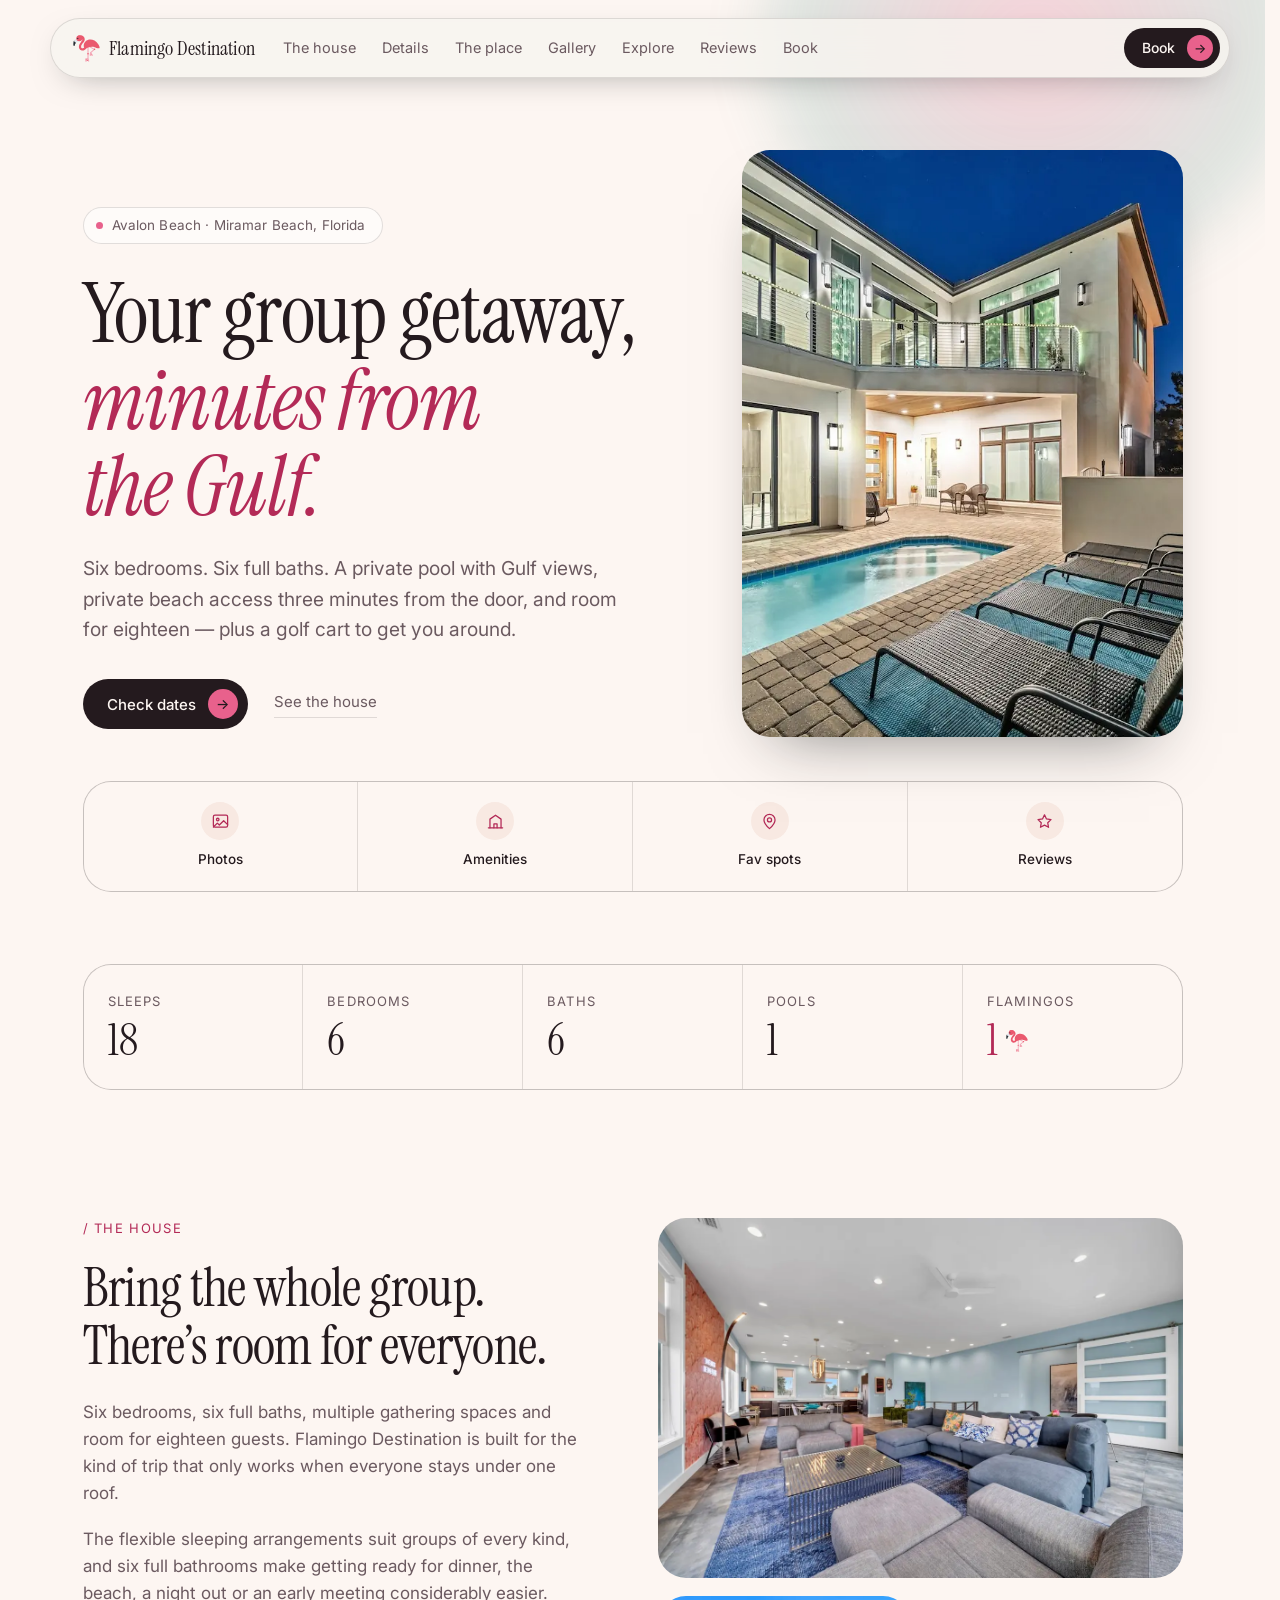
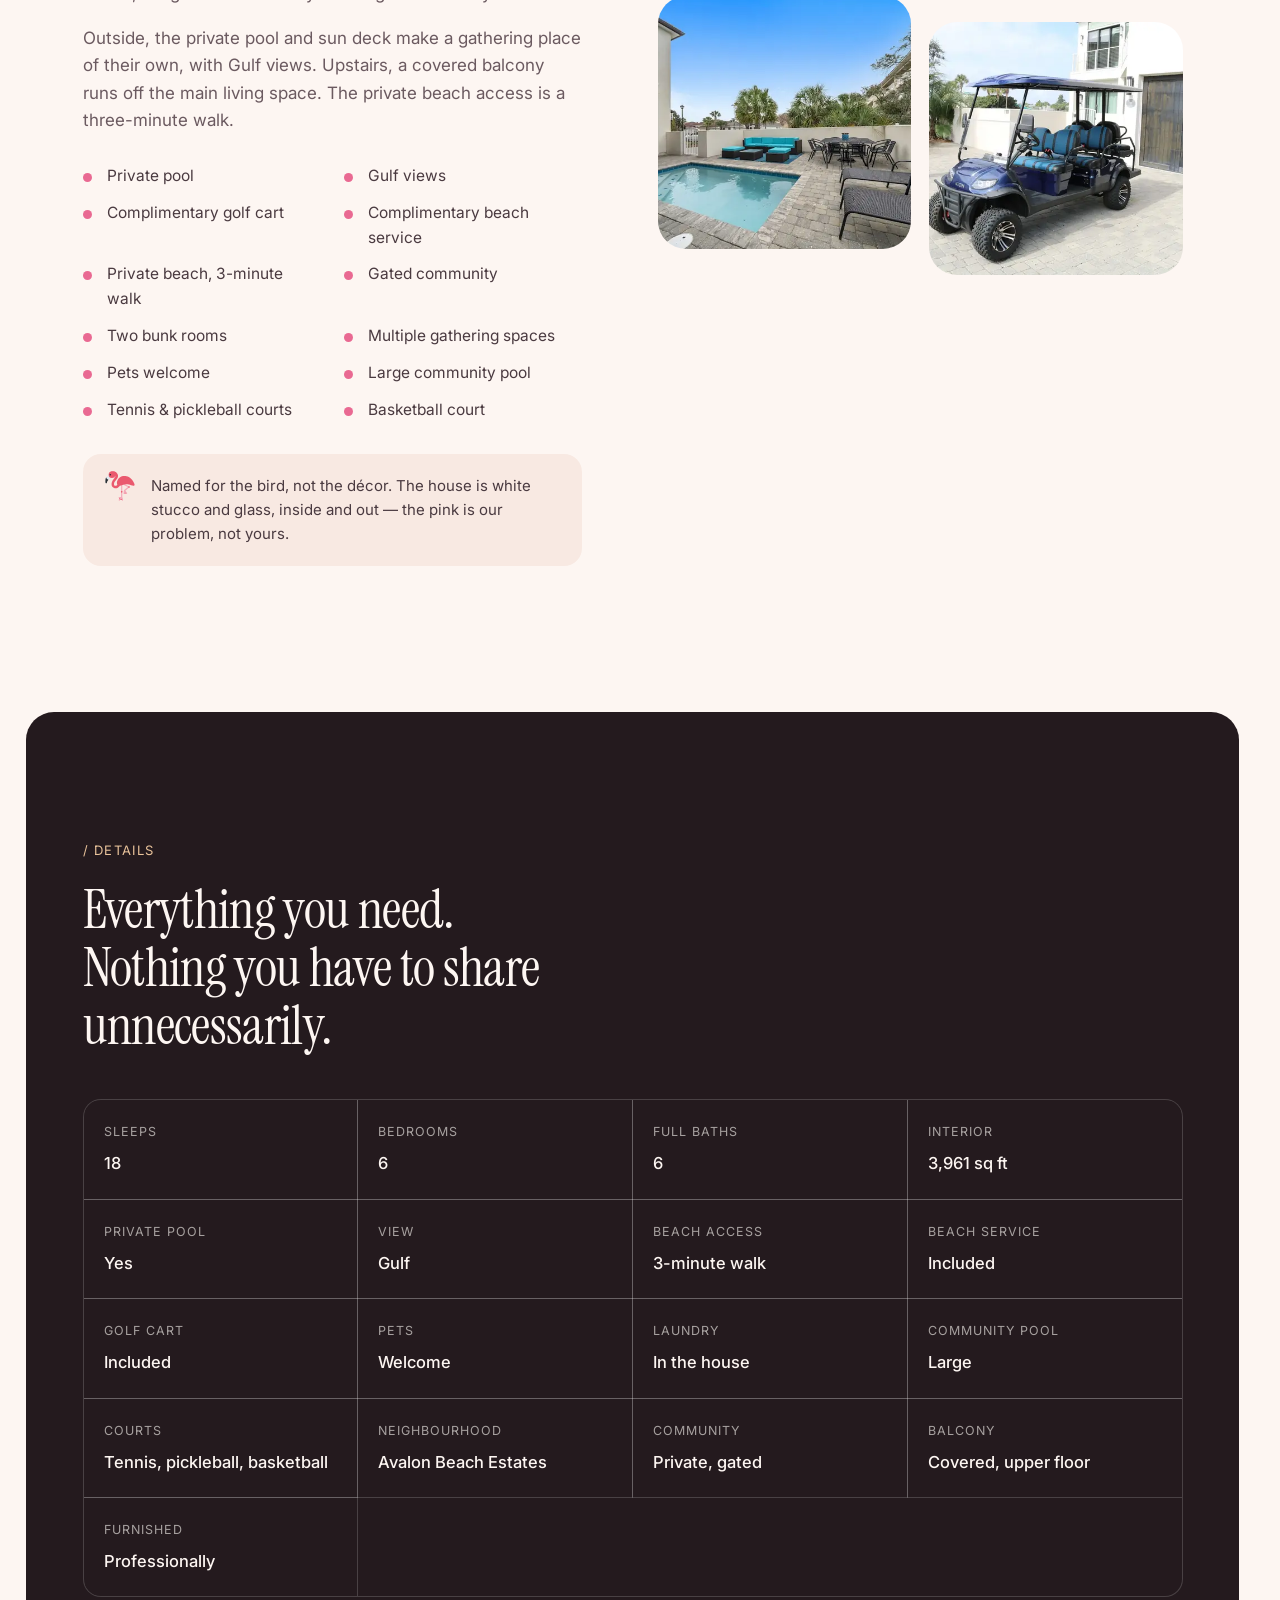
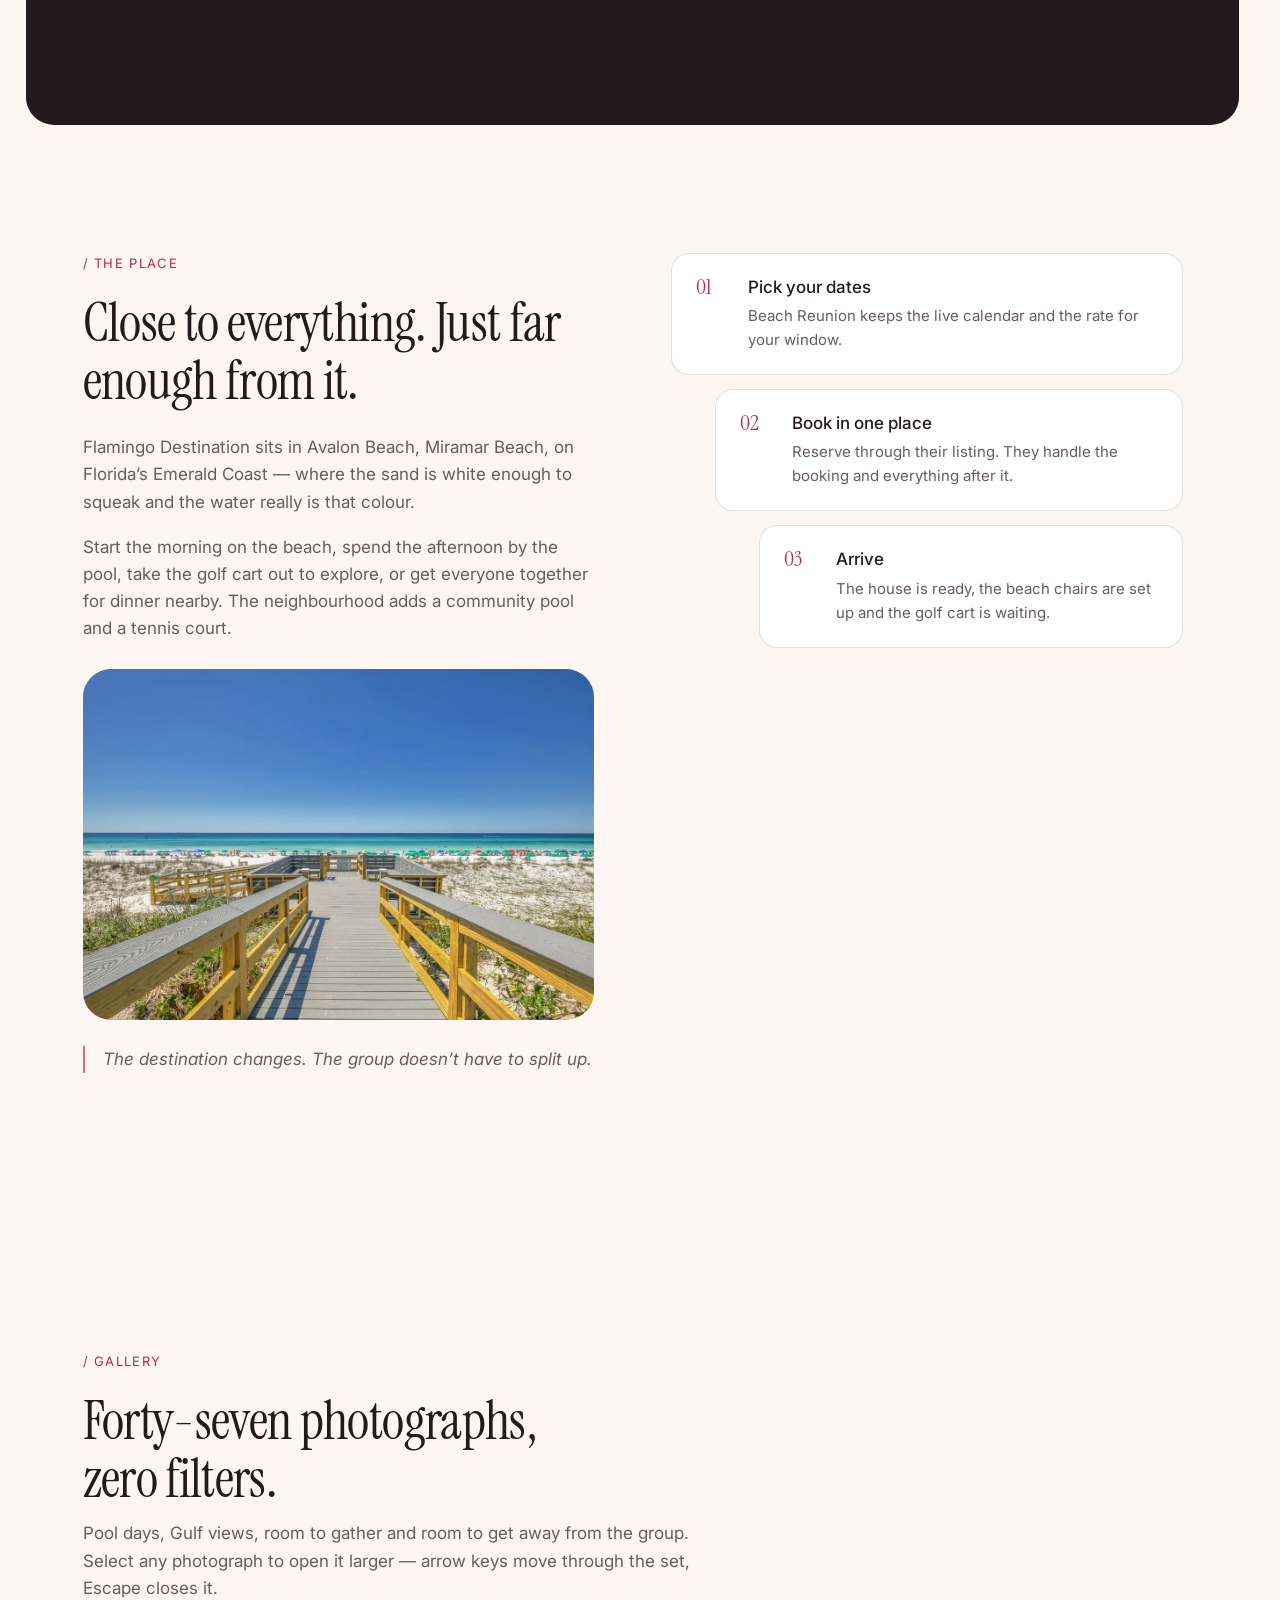
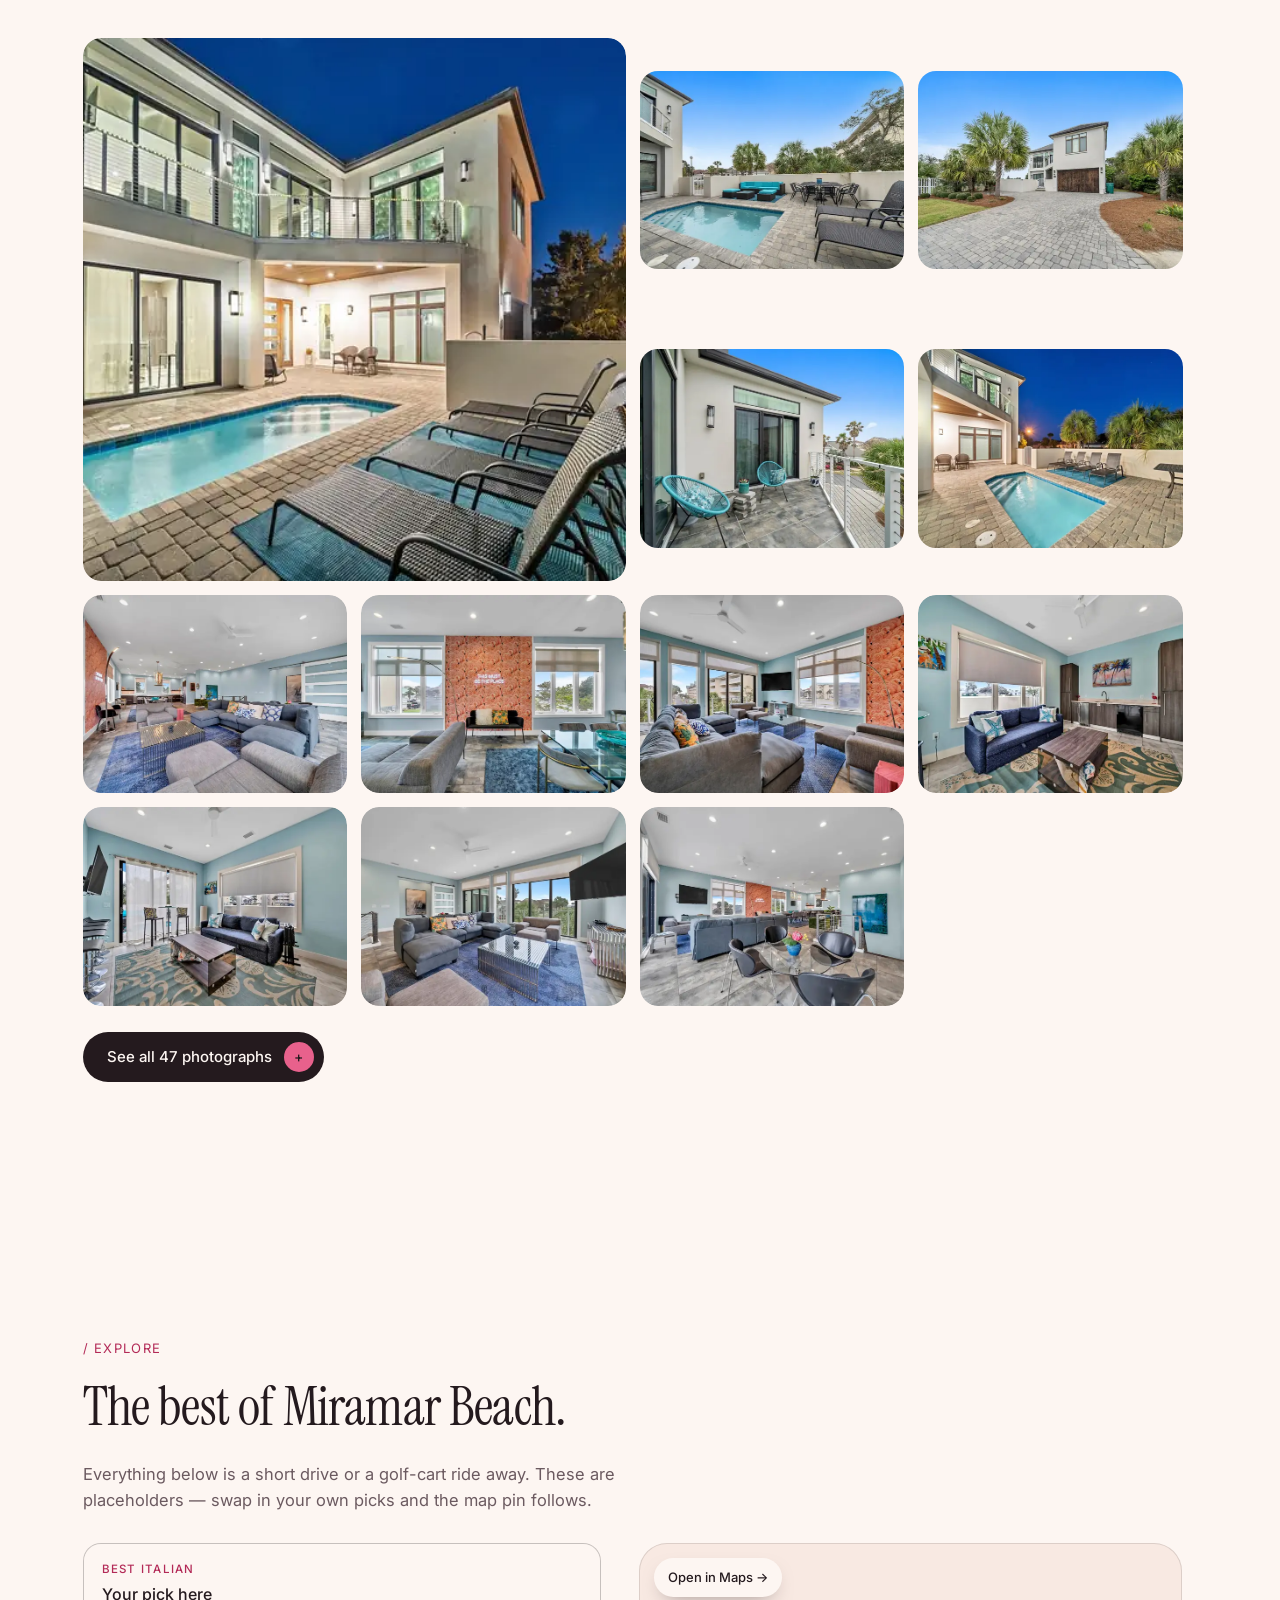
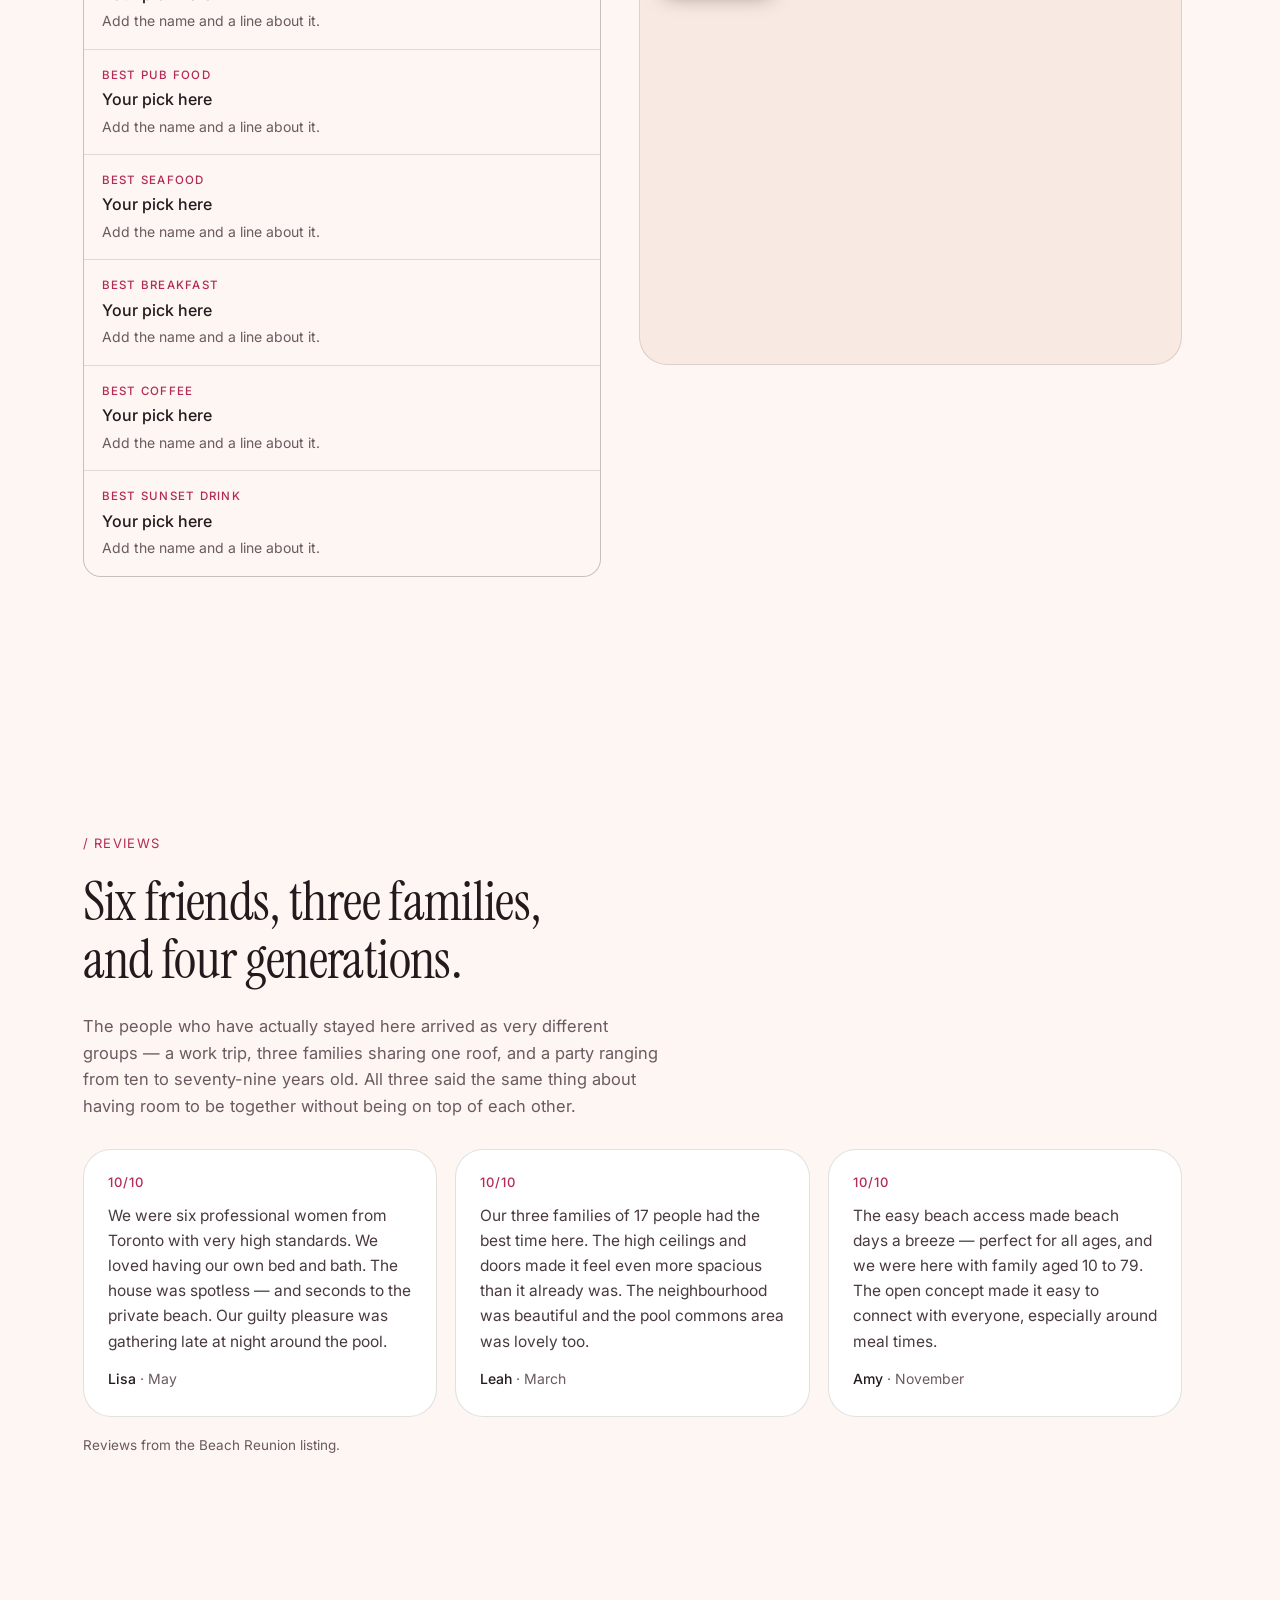
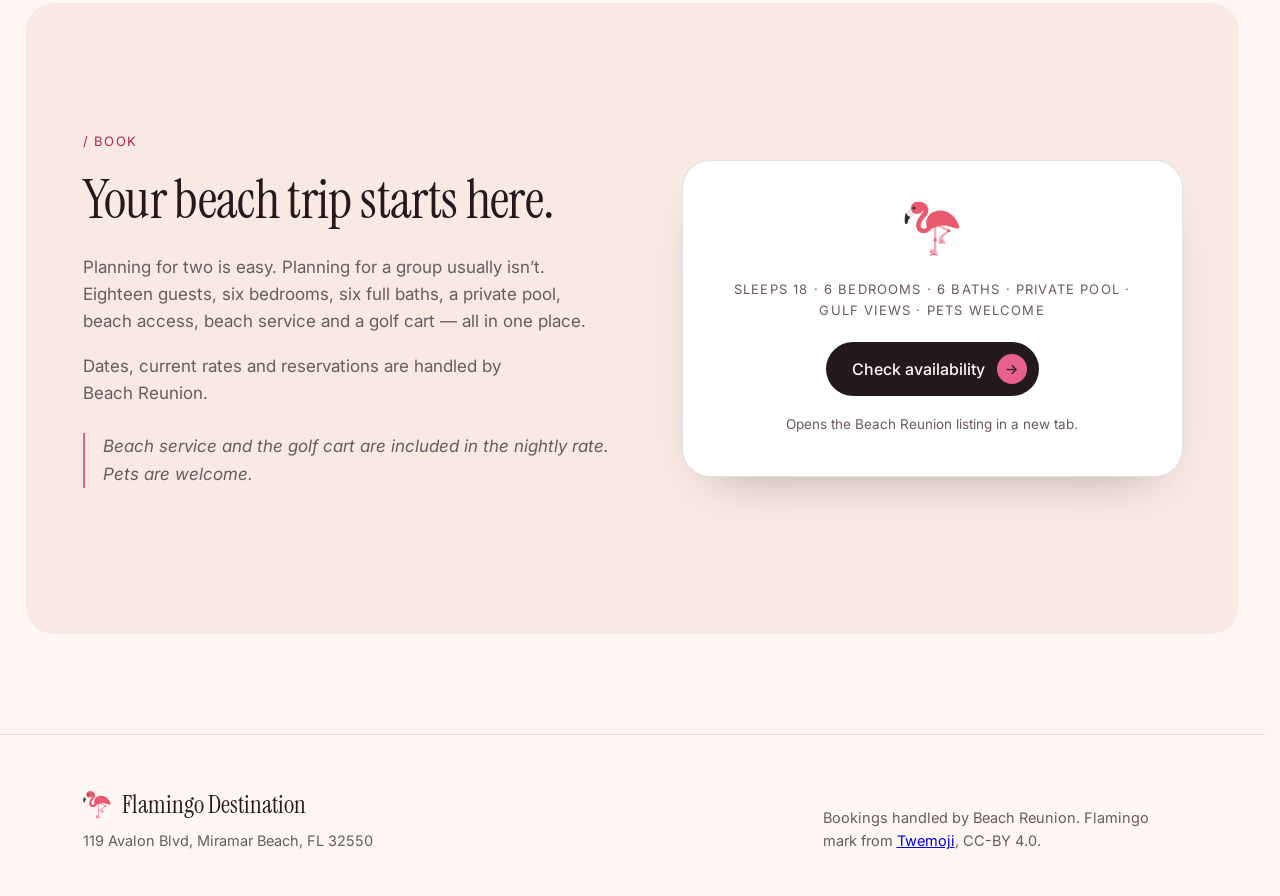
==== commit 9812a3f0: "Add quick-nav, an Explore map and real guest reviews From the sister's notes against Ben's site.  Qu" ====
--- a/index.html
+++ b/index.html
@@ -14,7 +14,7 @@
 <link rel="preconnect" href="https://fonts.gstatic.com" crossorigin>
 <link href="https://fonts.googleapis.com/css2?family=Instrument+Serif:ital@0;1&family=Inter:wght@400;500;600&display=swap" rel="stylesheet">
 <link rel="icon" href="data:image/svg+xml,%3Csvg xmlns='http://www.w3.org/2000/svg' viewBox='0 0 100 100'%3E%3Ctext y='.9em' font-size='90'%3E%F0%9F%A6%A9%3C/text%3E%3C/svg%3E">
-<link rel="stylesheet" href="styles.css?v=4">
+<link rel="stylesheet" href="styles.css?v=5">
 </head>
 <body>
 <a class="skip" href="#main">Skip to content</a>
@@ -35,6 +35,8 @@
       <li><a href="#details">Details</a></li>
       <li><a href="#place">The place</a></li>
       <li><a href="#gallery">Gallery</a></li>
+      <li><a href="#explore">Explore</a></li>
+      <li><a href="#reviews">Reviews</a></li>
       <li><a href="#book">Book</a></li>
     </ul>
     <a class="pill-cta pill-cta--sm" href="#book">
@@ -68,6 +70,21 @@
     </div>
 
     <div class="wrap">
+      <nav class="quicknav" aria-label="Jump to a section">
+        <a href="#gallery"><span class="qn-ico" aria-hidden="true">
+          <svg viewBox="0 0 24 24" fill="none" stroke="currentColor" stroke-width="1.6" stroke-linecap="round" stroke-linejoin="round"><rect x="3" y="4" width="18" height="15" rx="2"/><circle cx="8.5" cy="9.5" r="1.6"/><path d="M21 16l-5-5-5.5 5.5L8 14l-5 5"/></svg>
+        </span>Photos</a>
+        <a href="#details"><span class="qn-ico" aria-hidden="true">
+          <svg viewBox="0 0 24 24" fill="none" stroke="currentColor" stroke-width="1.6" stroke-linecap="round" stroke-linejoin="round"><path d="M3 20h18"/><path d="M5 20V9l7-5 7 5v11"/><path d="M10 20v-5h4v5"/></svg>
+        </span>Amenities</a>
+        <a href="#explore"><span class="qn-ico" aria-hidden="true">
+          <svg viewBox="0 0 24 24" fill="none" stroke="currentColor" stroke-width="1.6" stroke-linecap="round" stroke-linejoin="round"><path d="M12 21s7-6.2 7-11a7 7 0 1 0-14 0c0 4.8 7 11 7 11z"/><circle cx="12" cy="10" r="2.6"/></svg>
+        </span>Fav spots</a>
+        <a href="#reviews"><span class="qn-ico" aria-hidden="true">
+          <svg viewBox="0 0 24 24" fill="none" stroke="currentColor" stroke-width="1.6" stroke-linecap="round" stroke-linejoin="round"><path d="M12 3.6l2.5 5.2 5.7.8-4.1 4 1 5.7-5.1-2.7-5.1 2.7 1-5.7-4.1-4 5.7-.8z"/></svg>
+        </span>Reviews</a>
+      </nav>
+
       <dl class="stat-strip">
         <div class="stat"><dt>Sleeps</dt><dd data-count="18">18</dd></div>
         <div class="stat"><dt>Bedrooms</dt><dd data-count="6">6</dd></div>
@@ -93,11 +110,13 @@
           <li>Complimentary golf cart</li>
           <li>Complimentary beach service</li>
           <li>Private beach, 3-minute walk</li>
+          <li>Gated community</li>
           <li>Two bunk rooms</li>
           <li>Multiple gathering spaces</li>
           <li>Pets welcome</li>
-          <li>Community pool</li>
-          <li>Tennis court</li>
+          <li>Large community pool</li>
+          <li>Tennis &amp; pickleball courts</li>
+          <li>Basketball court</li>
         </ul>
         <p class="aside"><svg class="bird bird--aside" viewBox="0 0 36 36" aria-hidden="true"><use href="#flamingo"/></svg>
           <span>Named for the bird, not the décor. The house is white stucco and glass, inside and out — the pink is our problem, not yours.</span></p>
@@ -130,9 +149,10 @@
         <div class="spec"><span>Golf cart</span><strong>Included</strong></div>
         <div class="spec"><span>Pets</span><strong>Welcome</strong></div>
         <div class="spec"><span>Laundry</span><strong>In the house</strong></div>
-        <div class="spec"><span>Community pool</span><strong>Yes</strong></div>
-        <div class="spec"><span>Tennis court</span><strong>Yes</strong></div>
-        <div class="spec"><span>Neighbourhood</span><strong>Avalon Beach</strong></div>
+        <div class="spec"><span>Community pool</span><strong>Large</strong></div>
+        <div class="spec"><span>Courts</span><strong>Tennis, pickleball, basketball</strong></div>
+        <div class="spec"><span>Neighbourhood</span><strong>Avalon Beach Estates</strong></div>
+        <div class="spec"><span>Community</span><strong>Private, gated</strong></div>
         <div class="spec"><span>Balcony</span><strong>Covered, upper floor</strong></div>
         <div class="spec"><span>Furnished</span><strong>Professionally</strong></div>
       </div>
@@ -325,6 +345,61 @@
     </figure>
     <button class="lb-next"  type="button" aria-label="Next photograph">&#8594;</button>
   </div>
+
+
+  <!-- ── EXPLORE ──────────────────────────────────────────── -->
+  <section id="explore" class="section">
+    <div class="wrap">
+      <p class="eyebrow">/ Explore</p>
+      <h2>The best of Miramar&nbsp;Beach.</h2>
+      <p class="section-lede">Everything below is a short drive or a golf-cart ride away. These are placeholders — swap in your own picks and the map pin follows.</p>
+
+      <div class="explore-grid">
+        <ul class="picks">
+          <li><span class="pick-tag">Best Italian</span><strong>Your pick here</strong><em>Add the name and a line about it.</em></li>
+          <li><span class="pick-tag">Best pub food</span><strong>Your pick here</strong><em>Add the name and a line about it.</em></li>
+          <li><span class="pick-tag">Best seafood</span><strong>Your pick here</strong><em>Add the name and a line about it.</em></li>
+          <li><span class="pick-tag">Best breakfast</span><strong>Your pick here</strong><em>Add the name and a line about it.</em></li>
+          <li><span class="pick-tag">Best coffee</span><strong>Your pick here</strong><em>Add the name and a line about it.</em></li>
+          <li><span class="pick-tag">Best sunset drink</span><strong>Your pick here</strong><em>Add the name and a line about it.</em></li>
+        </ul>
+
+        <div class="map-wrap">
+          <iframe title="Map of Miramar Beach around Flamingo Destination"
+                  src="https://maps.google.com/maps?q=119%20Avalon%20Blvd%2C%20Miramar%20Beach%2C%20FL%2032550&z=14&output=embed" loading="lazy" referrerpolicy="no-referrer-when-downgrade"></iframe>
+          <a class="map-link" href="https://maps.google.com/?q=119+Avalon+Blvd,+Miramar+Beach,+FL+32550" target="_blank" rel="noopener">Open in Maps →</a>
+        </div>
+      </div>
+    </div>
+  </section>
+
+  <!-- ── REVIEWS ──────────────────────────────────────────── -->
+  <section id="reviews" class="section">
+    <div class="wrap">
+      <p class="eyebrow">/ Reviews</p>
+      <h2>Six friends, three families, and four generations.</h2>
+      <p class="section-lede">The people who have actually stayed here arrived as very different groups — a work trip, three families sharing one roof, and a party ranging from ten to seventy-nine years old. All three said the same thing about having room to be together without being on top of each other.</p>
+
+      <div class="reviews">
+        <figure class="review">
+          <p class="stars" aria-label="Rated 10 out of 10">10/10</p>
+          <blockquote>We were six professional women from Toronto with very high standards. We loved having our own bed and bath. The house was spotless — and seconds to the private beach. Our guilty pleasure was gathering late at night around the pool.</blockquote>
+          <figcaption>Lisa <span>· May</span></figcaption>
+        </figure>
+        <figure class="review">
+          <p class="stars" aria-label="Rated 10 out of 10">10/10</p>
+          <blockquote>Our three families of 17 people had the best time here. The high ceilings and doors made it feel even more spacious than it already was. The neighbourhood was beautiful and the pool commons area was lovely too.</blockquote>
+          <figcaption>Leah <span>· March</span></figcaption>
+        </figure>
+        <figure class="review">
+          <p class="stars" aria-label="Rated 10 out of 10">10/10</p>
+          <blockquote>The easy beach access made beach days a breeze — perfect for all ages, and we were here with family aged 10 to 79. The open concept made it easy to connect with everyone, especially around meal times.</blockquote>
+          <figcaption>Amy <span>· November</span></figcaption>
+        </figure>
+      </div>
+      <p class="reviews-src">Reviews from the Beach&nbsp;Reunion listing.</p>
+    </div>
+  </section>
 
   <!-- ── INQUIRE ──────────────────────────────────────────── -->
   <section id="book" class="section section--form">
--- a/styles.css
+++ b/styles.css
@@ -253,3 +253,45 @@
 .book-fine{font-size:13.5px;color:var(--muted);margin:18px 0 0}
 .section p.book-note{font-style:italic;border-left:2px solid var(--flamingo);padding-left:18px;margin-top:26px}
 @media (max-width:820px){.book-grid{grid-template-columns:1fr}}
+
+/* ── quick-nav under the hero ───────────────────────────── */
+.quicknav{display:grid;grid-template-columns:repeat(4,1fr);gap:1px;margin-top:clamp(28px,4vw,44px);
+  background:var(--line);border:1px solid var(--line);border-radius:var(--r-lg);overflow:hidden}
+.quicknav a{background:var(--paper);display:flex;flex-direction:column;align-items:center;gap:9px;
+  padding:20px 12px;text-decoration:none;color:var(--ink);font-size:13.5px;font-weight:500;
+  transition:background .2s}
+.quicknav a:hover{background:var(--paper-2)}
+.qn-ico{width:38px;height:38px;border-radius:50%;background:var(--paper-2);color:var(--flamingo-deep);
+  display:grid;place-items:center}
+.qn-ico svg{width:19px;height:19px}
+.quicknav a:hover .qn-ico{background:var(--flamingo);color:#fff}
+@media (max-width:620px){.quicknav{grid-template-columns:repeat(2,1fr)}}
+
+/* ── explore ────────────────────────────────────────────── */
+.section p.section-lede,.section-lede{font-size:16.5px;max-width:58ch;margin-bottom:30px}
+.explore-grid{display:grid;grid-template-columns:1fr 1.05fr;gap:clamp(22px,3vw,38px);align-items:start}
+.picks{list-style:none;margin:0;padding:0;display:grid;gap:1px;background:var(--line);
+  border:1px solid var(--line);border-radius:var(--r-md);overflow:hidden}
+.picks li{background:var(--paper);padding:16px 18px;display:grid;gap:3px}
+.pick-tag{font-size:11.5px;letter-spacing:.11em;text-transform:uppercase;color:var(--flamingo-deep);font-weight:500}
+.picks strong{font-weight:500;font-size:16px;color:var(--ink)}
+.picks em{font-style:normal;font-size:14px;color:var(--muted)}
+.map-wrap{position:relative;border-radius:var(--r-lg);overflow:hidden;border:1px solid var(--line);
+  background:var(--paper-2)}
+.map-wrap iframe{width:100%;height:100%;min-height:420px;border:0;display:block;filter:saturate(.9)}
+.map-link{position:absolute;left:14px;top:14px;background:var(--paper);color:var(--ink);
+  font-size:13px;font-weight:500;padding:9px 14px;border-radius:var(--r-pill);text-decoration:none;
+  box-shadow:0 8px 20px -10px rgba(36,26,30,.5)}
+.map-link:hover{background:var(--flamingo);color:#fff}
+@media (max-width:820px){.explore-grid{grid-template-columns:1fr}.map-wrap iframe{min-height:320px}}
+
+/* ── reviews ────────────────────────────────────────────── */
+.reviews{display:grid;grid-template-columns:repeat(3,1fr);gap:18px}
+.review{margin:0;background:#fff;border:1px solid var(--line);border-radius:var(--r-lg);
+  padding:26px 24px;display:grid;gap:14px;align-content:start}
+.review .stars{font:500 13px/1 var(--sans);letter-spacing:.08em;color:var(--flamingo-deep);margin:0}
+.review blockquote{margin:0;font-size:15.5px;line-height:1.62;color:var(--ink-soft)}
+.review figcaption{font-size:14px;font-weight:500;color:var(--ink)}
+.review figcaption span{font-weight:400;color:var(--muted)}
+.reviews-src{font-size:13.5px;color:var(--muted);margin-top:18px}
+@media (max-width:900px){.reviews{grid-template-columns:1fr}}
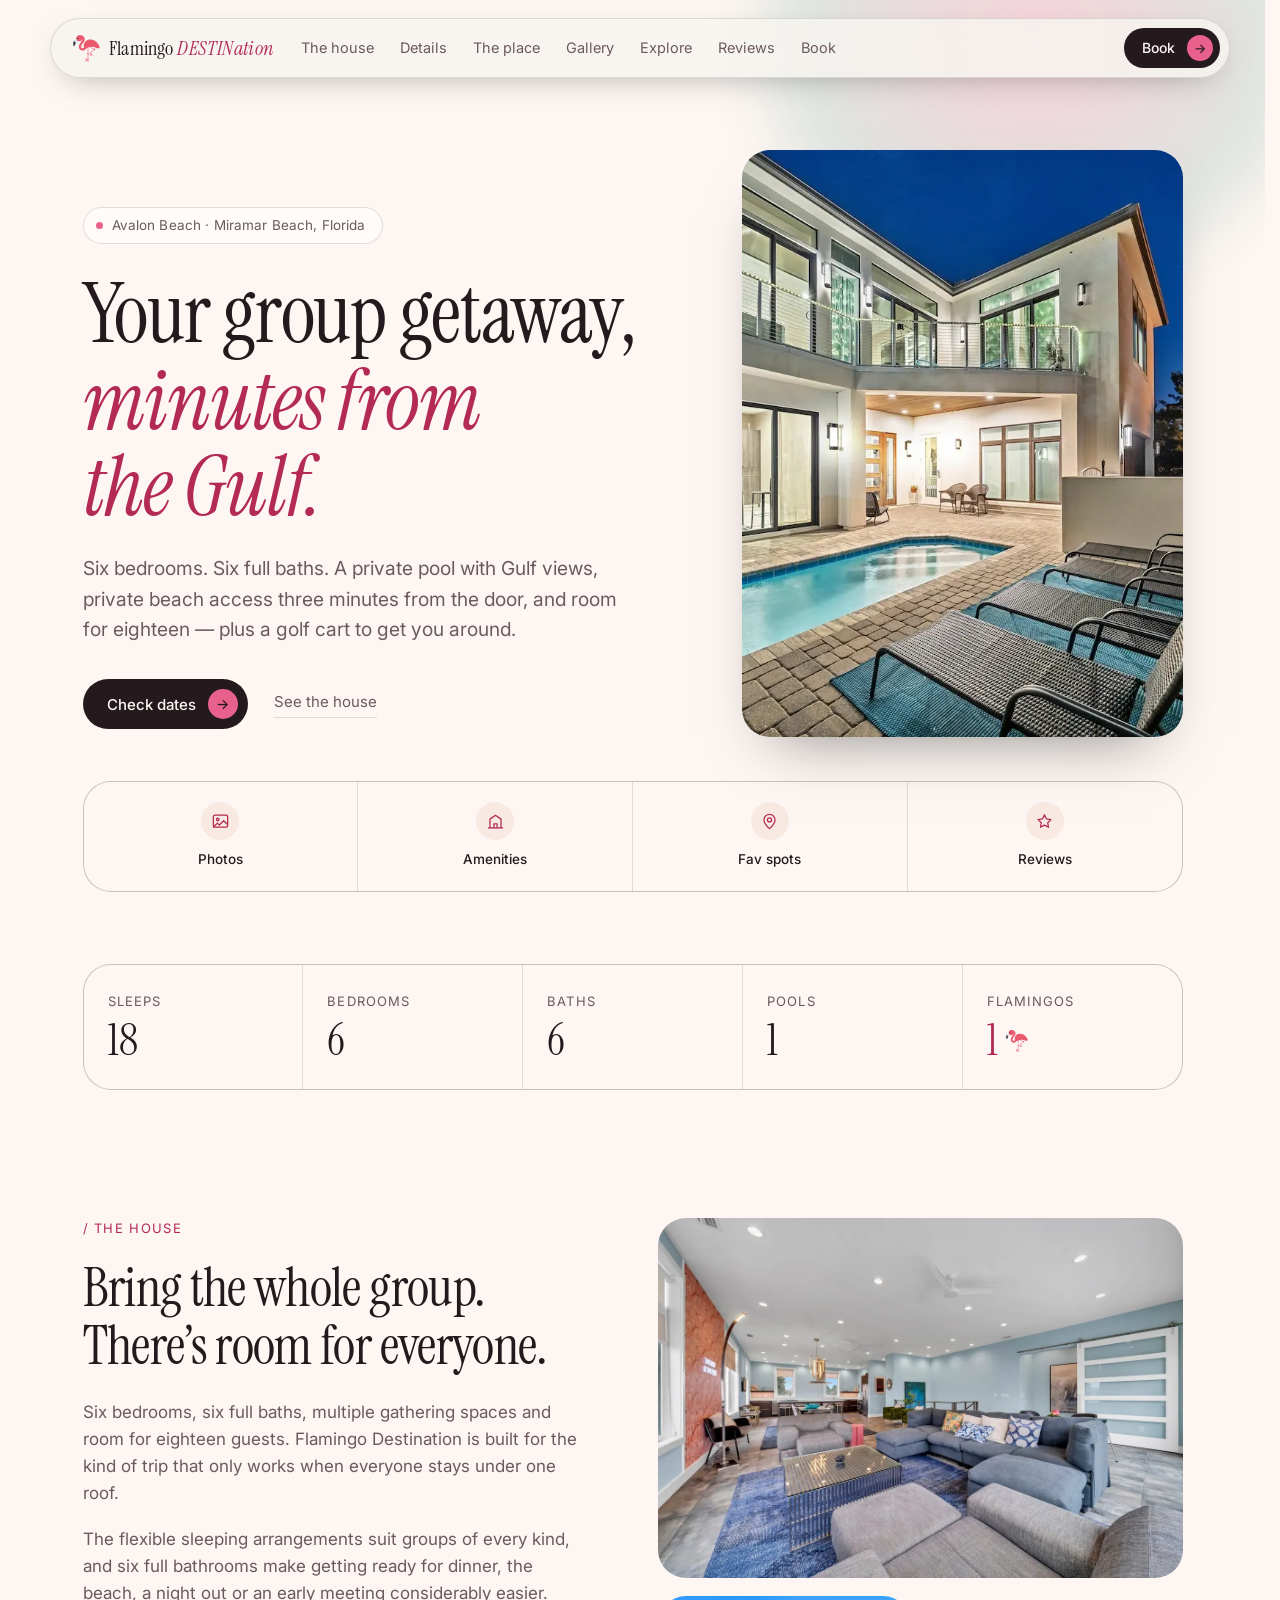
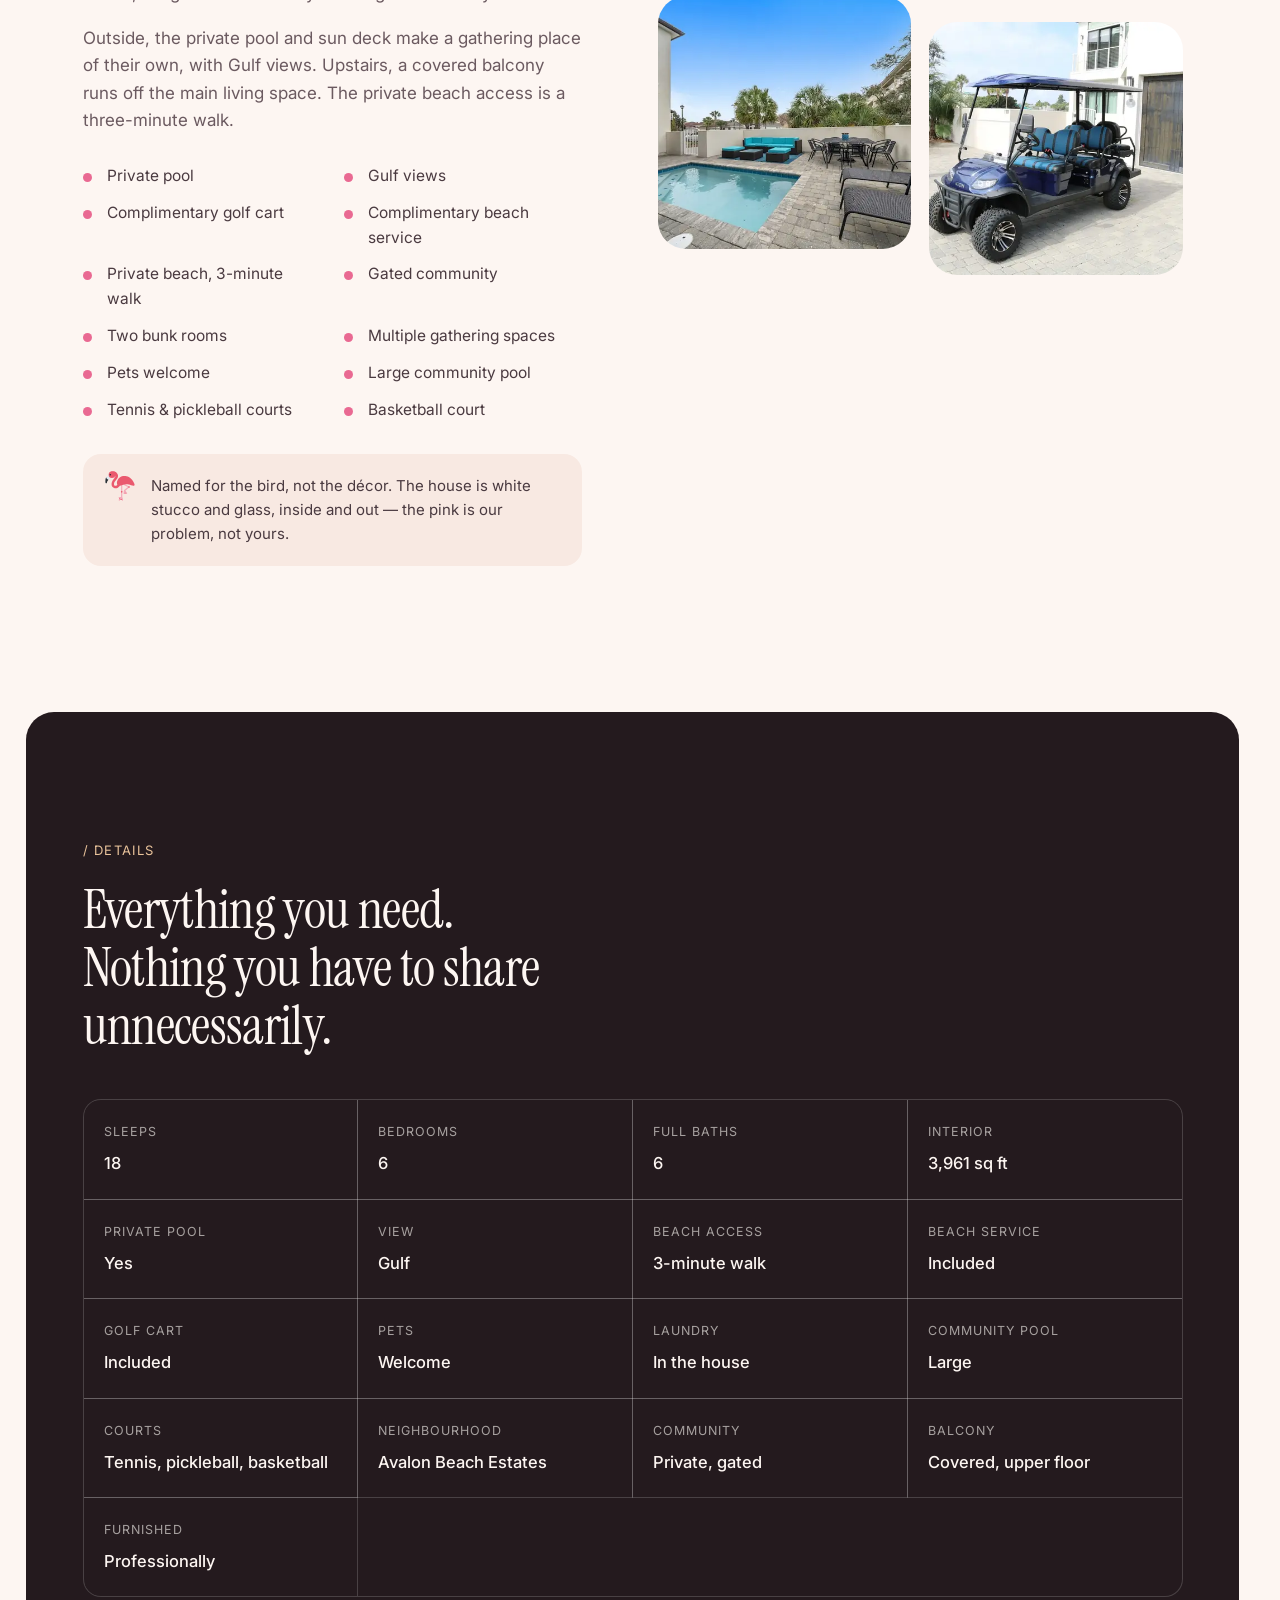
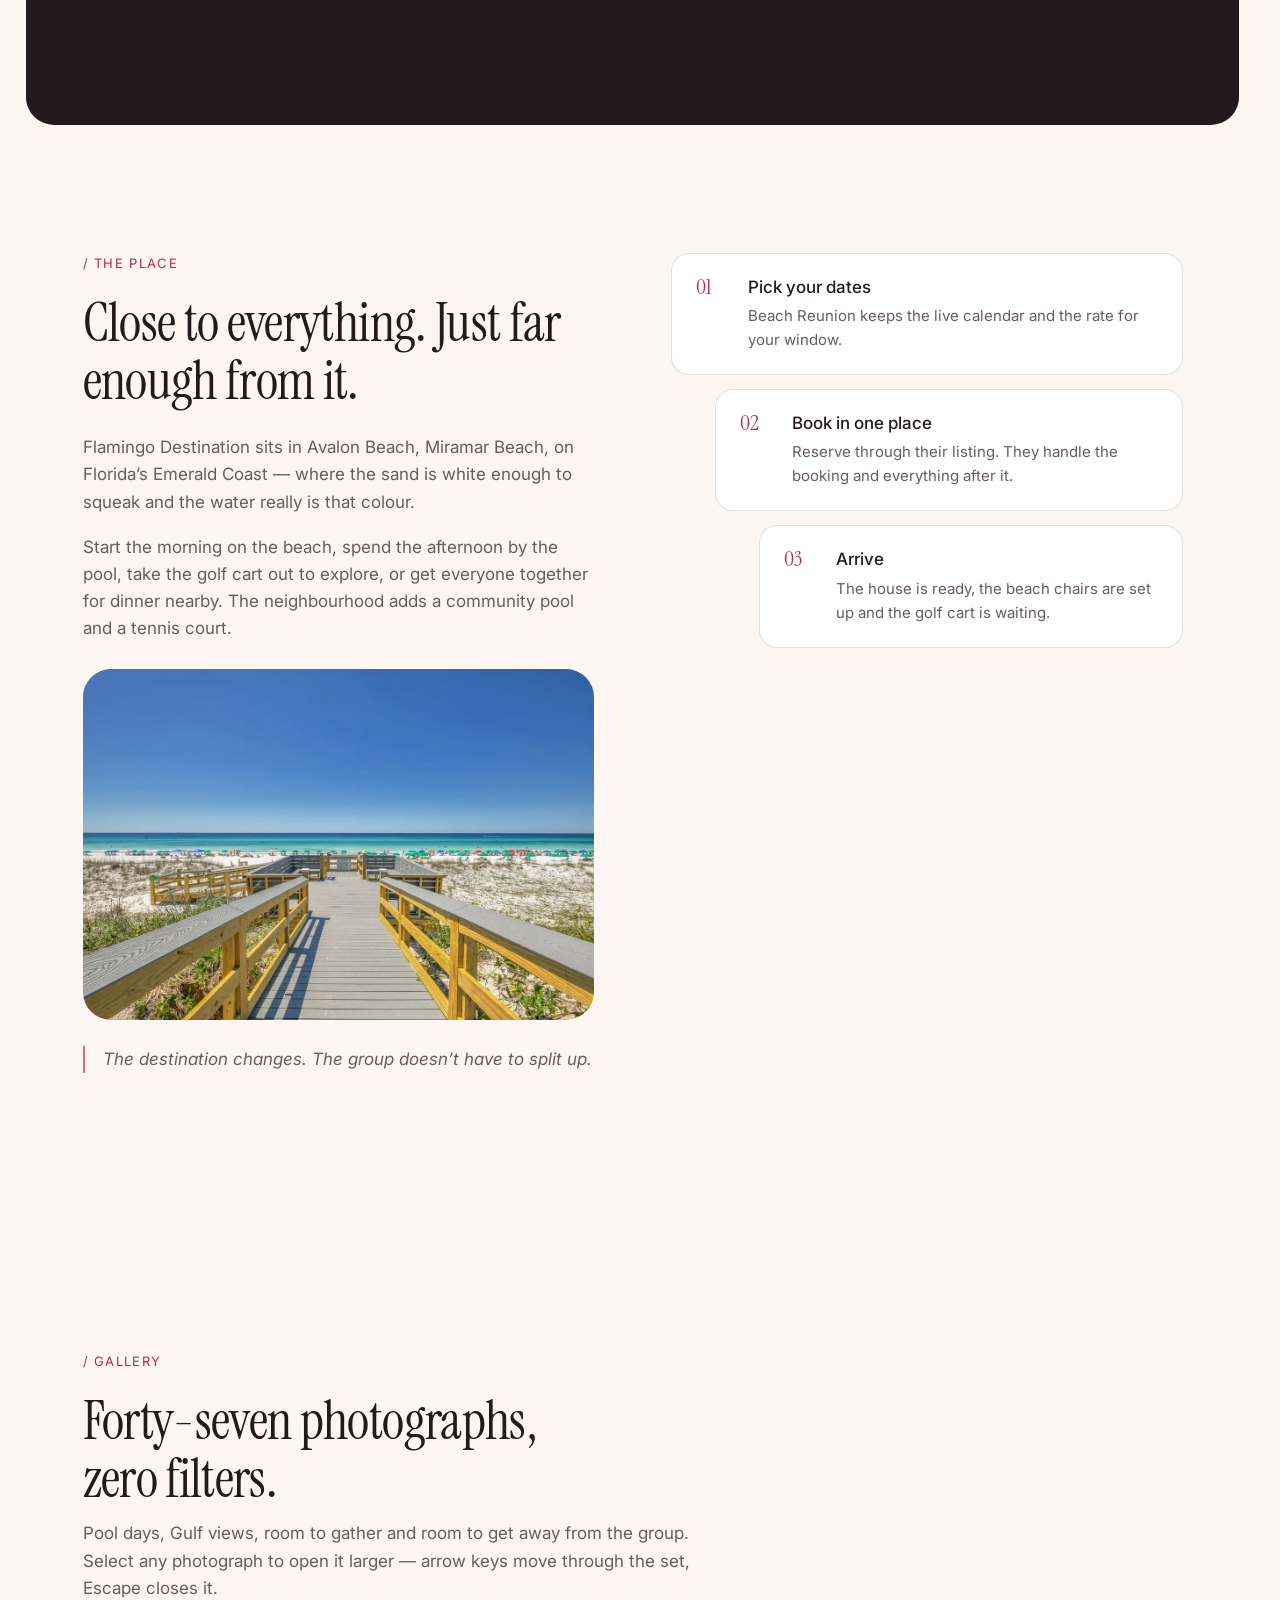
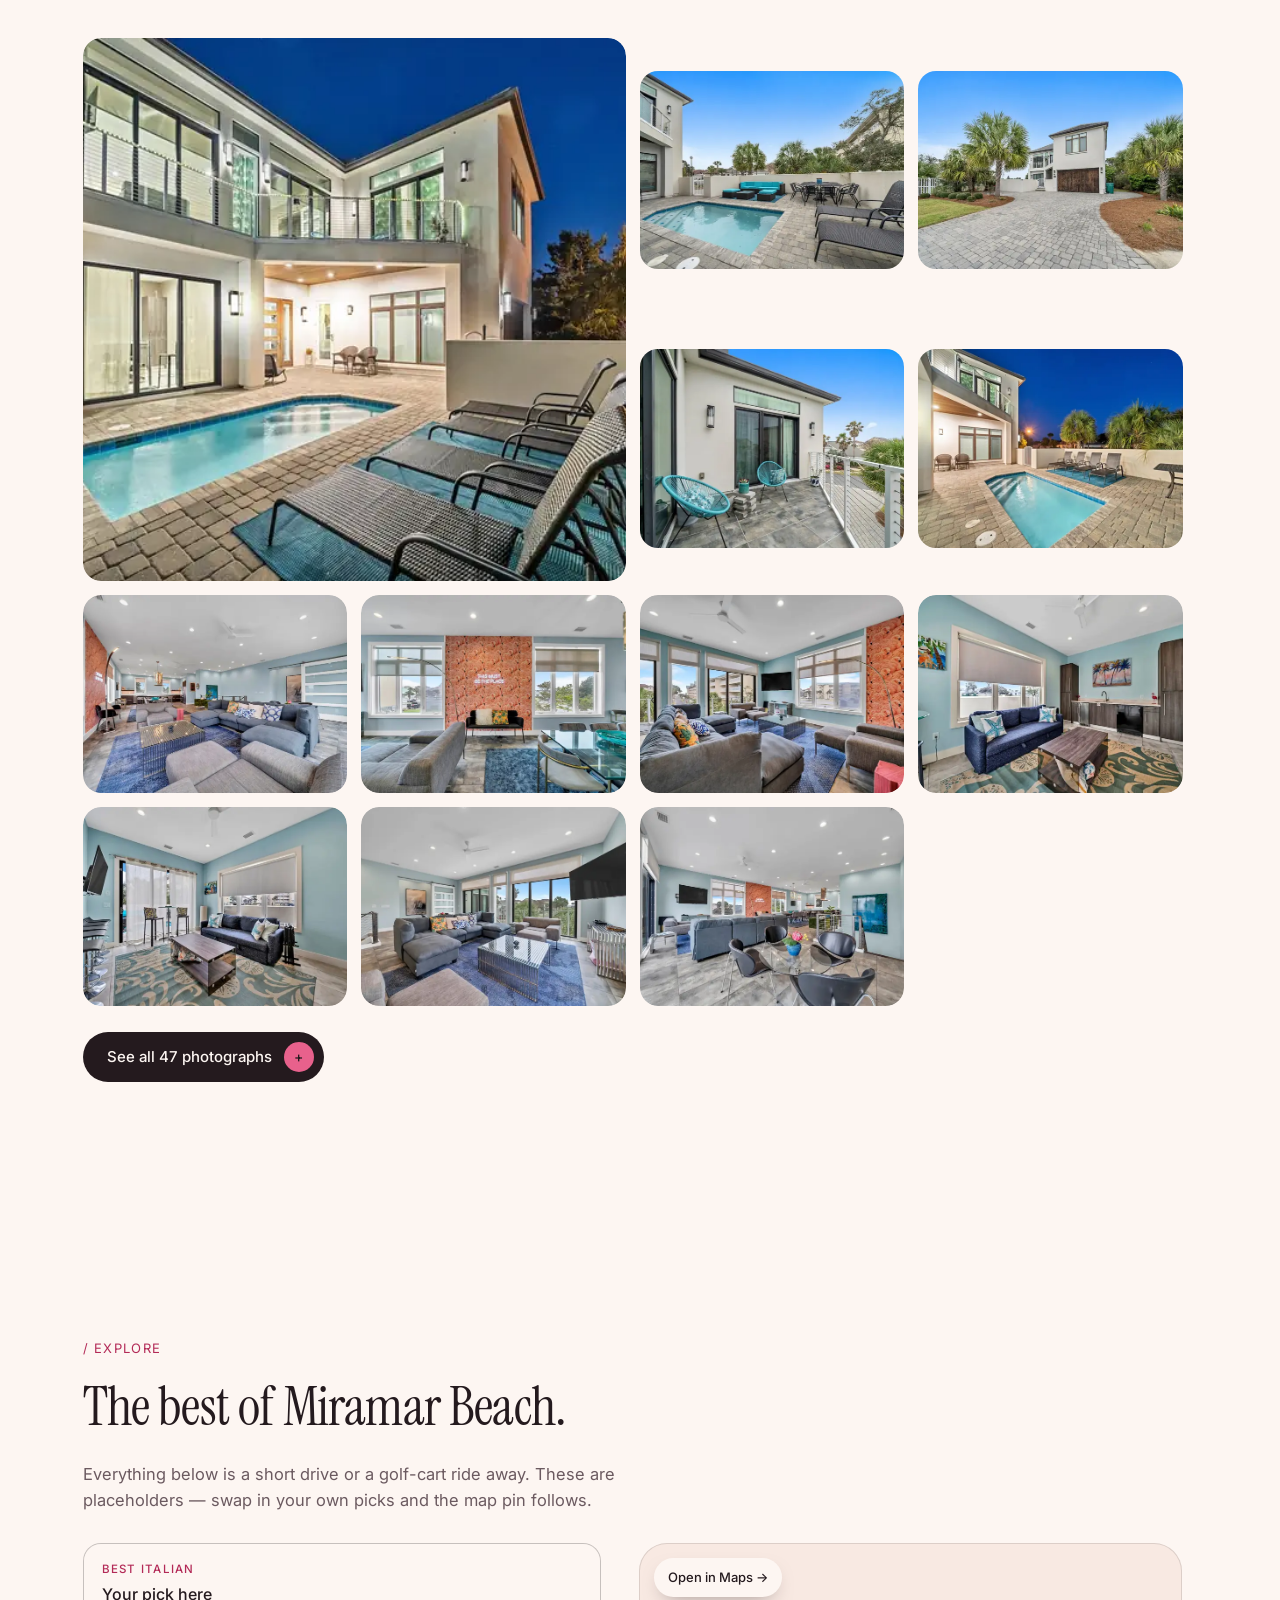
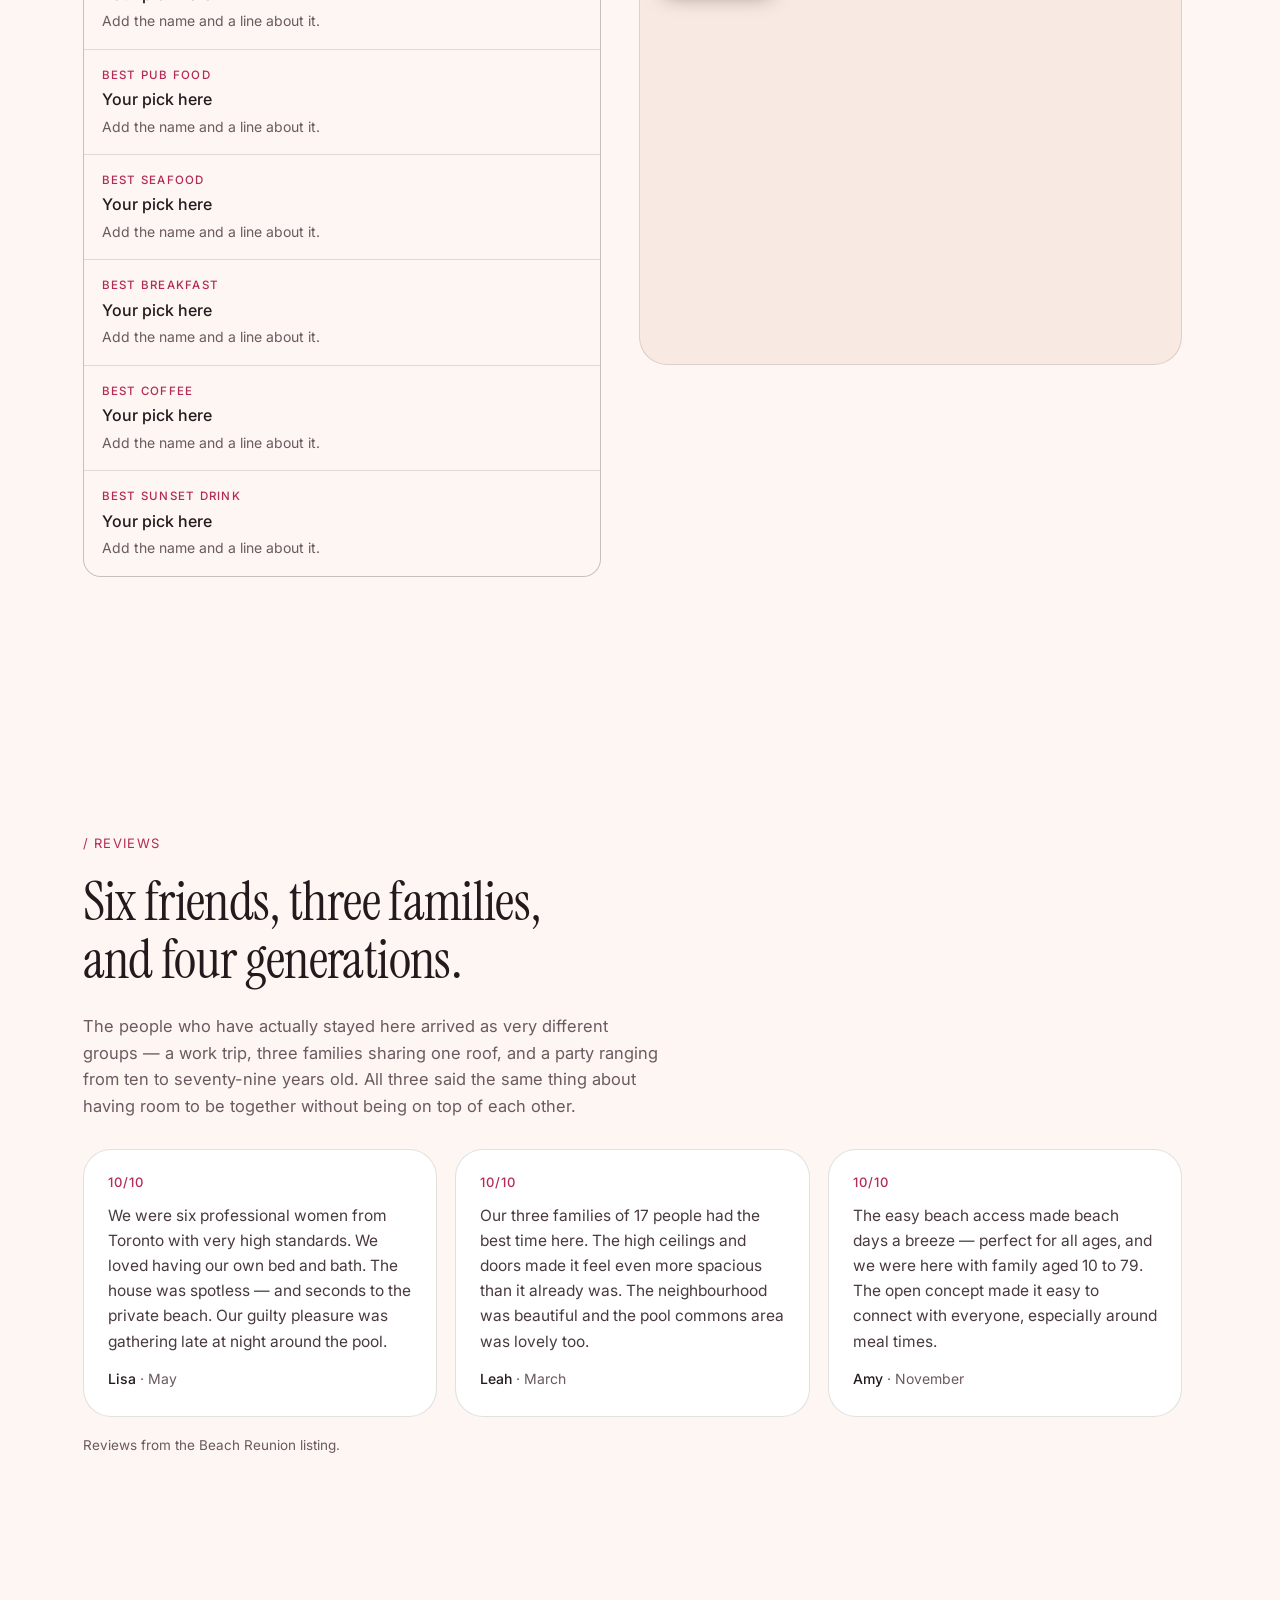
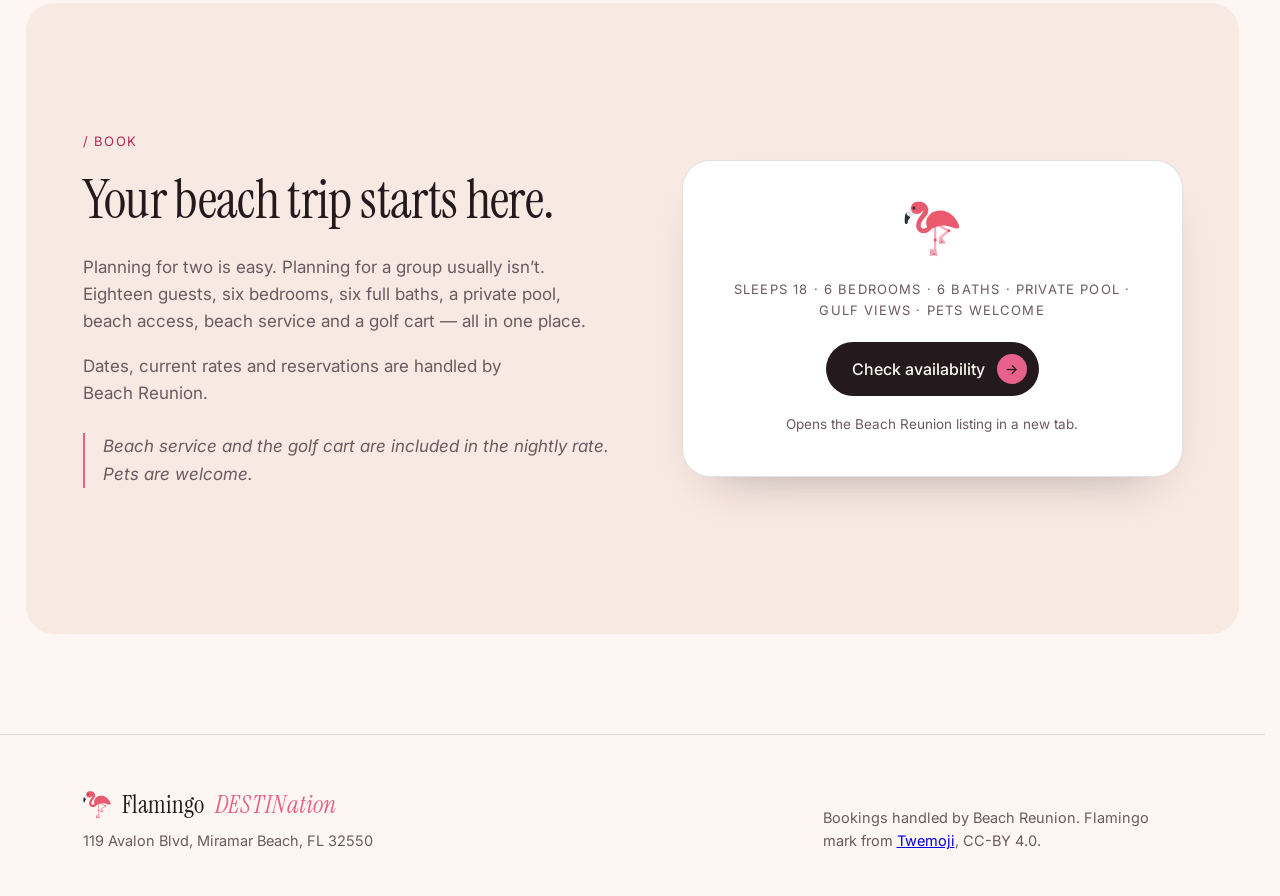
==== commit a7fe5662: "Pick DESTIN out of the wordmark The house is in Destin, so the town name hides inside "Destination"." ====
--- a/index.html
+++ b/index.html
@@ -14,7 +14,7 @@
 <link rel="preconnect" href="https://fonts.gstatic.com" crossorigin>
 <link href="https://fonts.googleapis.com/css2?family=Instrument+Serif:ital@0;1&family=Inter:wght@400;500;600&display=swap" rel="stylesheet">
 <link rel="icon" href="data:image/svg+xml,%3Csvg xmlns='http://www.w3.org/2000/svg' viewBox='0 0 100 100'%3E%3Ctext y='.9em' font-size='90'%3E%F0%9F%A6%A9%3C/text%3E%3C/svg%3E">
-<link rel="stylesheet" href="styles.css?v=5">
+<link rel="stylesheet" href="styles.css?v=6">
 </head>
 <body>
 <a class="skip" href="#main">Skip to content</a>
@@ -26,9 +26,9 @@
 
 <header class="nav-wrap">
   <nav class="nav" aria-label="Primary">
-    <a class="nav-mark" href="#top">
+    <a class="nav-mark" href="#top" aria-label="Flamingo Destination, home">
       <svg class="bird" viewBox="0 0 36 36" aria-hidden="true"><use href="#flamingo"/></svg>
-      <span>Flamingo Destination</span>
+      <span>Flamingo <span class="dest"><span class="destin">Destin</span>ation</span></span>
     </a>
     <ul class="nav-links">
       <li><a href="#house">The house</a></li>
@@ -427,7 +427,7 @@
 <footer class="footer">
   <div class="wrap footer-grid">
     <div>
-      <p class="footer-mark"><svg class="bird bird--foot" viewBox="0 0 36 36" aria-hidden="true"><use href="#flamingo"/></svg> Flamingo Destination</p>
+      <p class="footer-mark"><svg class="bird bird--foot" viewBox="0 0 36 36" aria-hidden="true"><use href="#flamingo"/></svg> Flamingo <span class="dest"><span class="destin">Destin</span>ation</span></p>
       <p class="footer-addr">119 Avalon Blvd, Miramar Beach, FL 32550</p>
     </div>
     <p class="footer-note">Bookings handled by Beach Reunion. Flamingo mark from <a href="https://github.com/jdecked/twemoji">Twemoji</a>, CC-BY 4.0.</p>
--- a/styles.css
+++ b/styles.css
@@ -295,3 +295,11 @@
 .review figcaption span{font-weight:400;color:var(--muted)}
 .reviews-src{font-size:13.5px;color:var(--muted);margin-top:18px}
 @media (max-width:900px){.reviews{grid-template-columns:1fr}}
+
+/* ── wordmark: the house is in Destin, so DESTIN is picked out of
+   "Destination". The whole word is italic and accented; only the
+   DESTIN portion goes to caps, and the caps come from CSS so the DOM
+   text stays "Destin" and screen readers say the word. ── */
+.dest{color:var(--flamingo-deep);font-style:italic}
+.destin{text-transform:uppercase;letter-spacing:.035em}
+.footer-mark .dest{color:var(--flamingo)}
